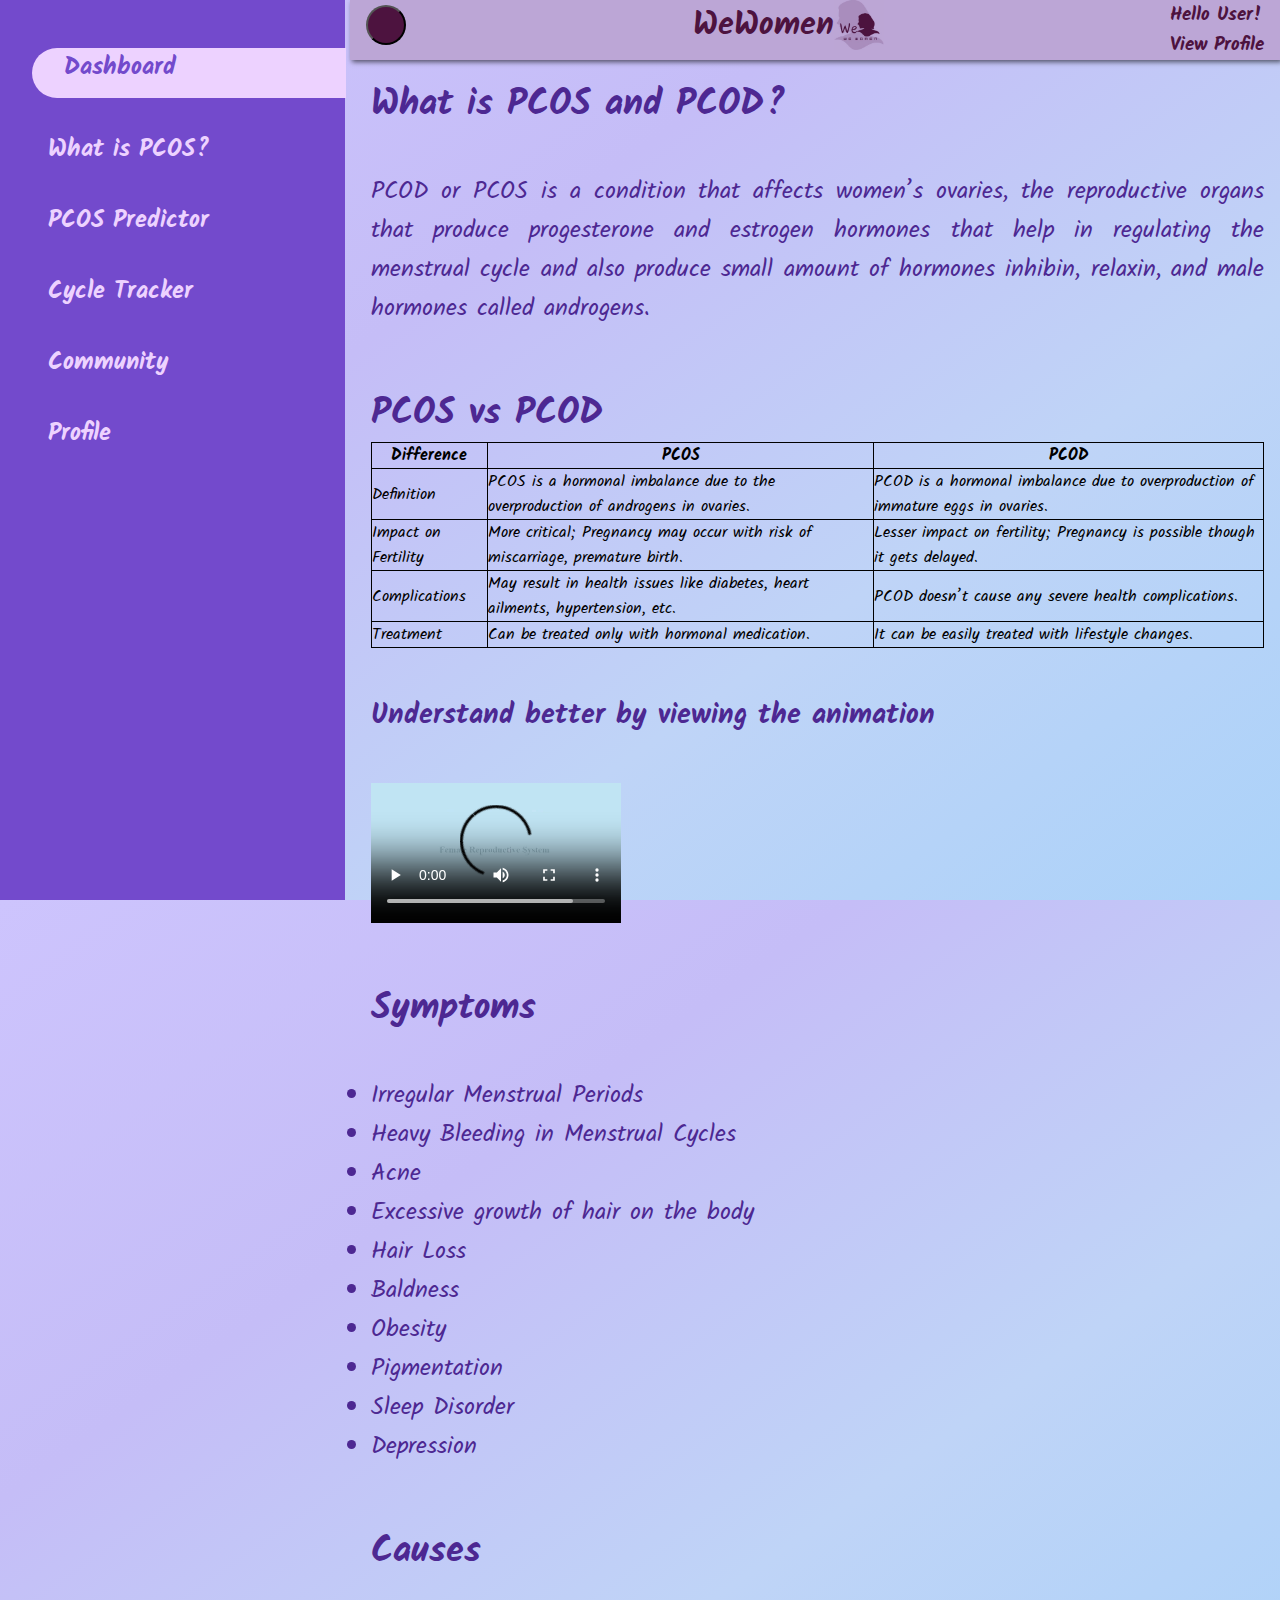
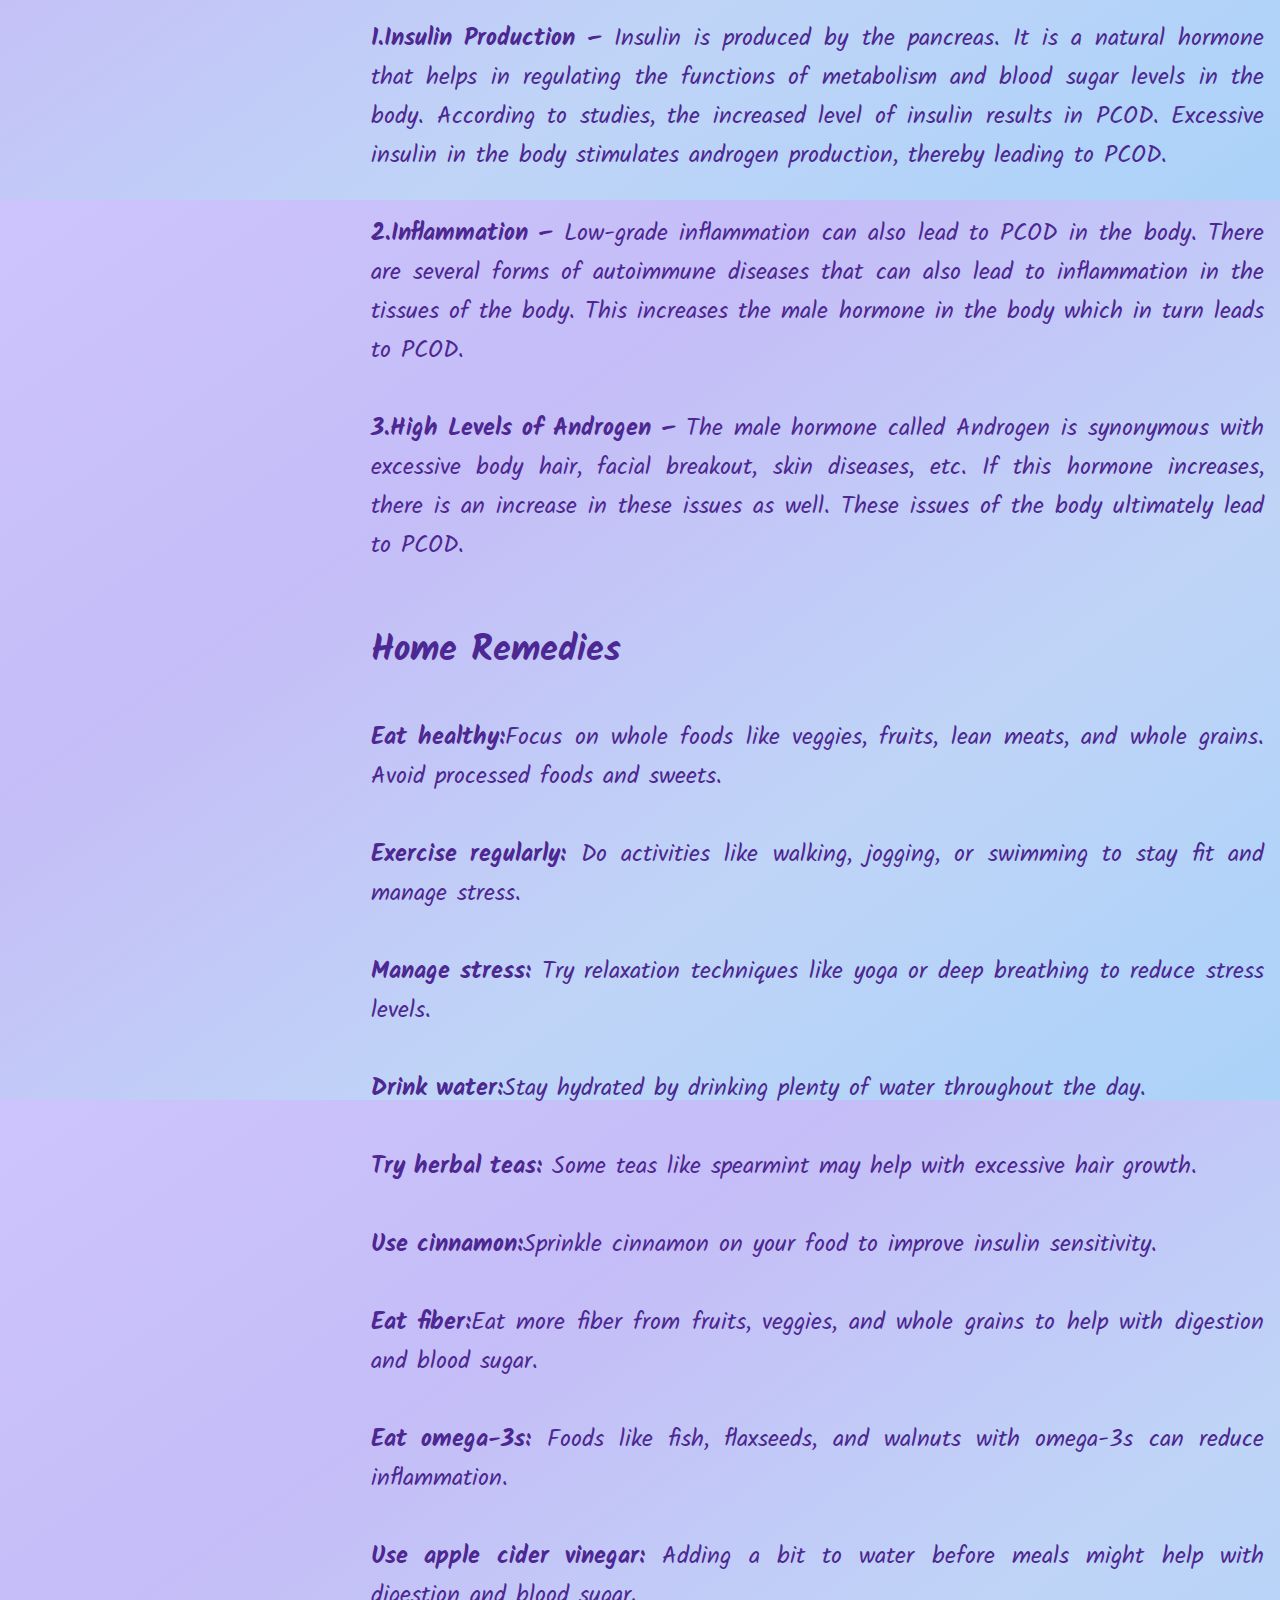
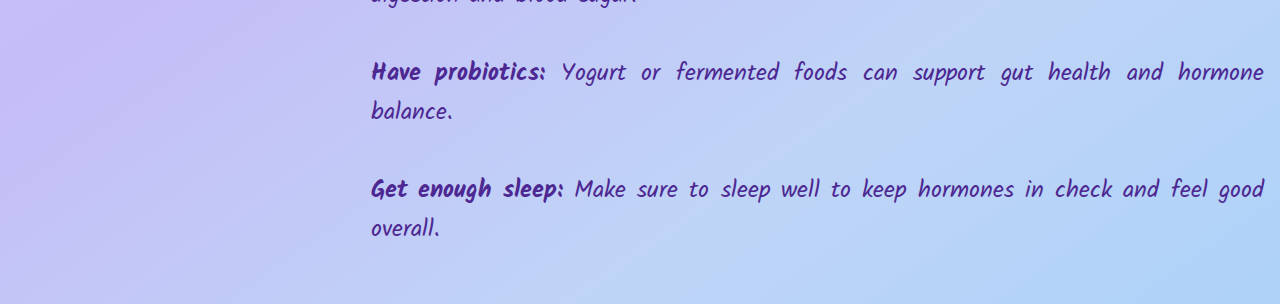
==== index.html @ 4439302d "Update index.html" ====
<html>
<head>
<title>PCOS Animation</title>
<meta name="viewport" content="width=device-width, initial-scale=1">
<link rel="stylesheet" href="https://maxst.icons8.com/vue-static/landings/line-awesome/line-awesome/1.3.0/css/line-awesome.min.css">
<link href='https://fonts.googleapis.com/css?family=Kalam' rel='stylesheet'>
<link rel="stylesheet" href="style.css">
<style>
.sidebar{
position:fixed;
width:345px;
height:100%;
margin-left:0;
background-color:#734ACC;
font-family: 'Kalam';
color:#EDD2FF;
z-index:4;
}
.dashed-container{
display:grid;
grid-template-columns: auto auto auto;
width: calc(100%-353px);
height:60px;
margin-left:350px;
z-index:2;
box-shadow: 2px 2px 5px rgba(0,0,0,0.6);
background-color:#BCA6D6;
}
.dashed-item{
color:#4D133F;
font-family: 'Kalam';
}

.right{
display:block;
position:fixed;
height:100%;
width:400px;
left:1150px;
background-image:url(pcos4.jpg);
border:4px solid #4D133F;
}
table,th,td{
 border:0.5px solid #000;
 border-collapse: collapse;
 }
h1{
margin-top:2rem;
display:flex;
justify-content:center;
}

.hello{
margin-left:3rem;
margin-top:3rem;
}
.ull{
list-style-type: none;
}
.lii{
margin-bottom:2rem;
}
.select{
border-radius:25px 0px 0px 25px;
height:50px;
width:314px;
background-color:#EDD2FF;
color:#734ACC;
margin-left:-1rem;
margin-bottom:2rem;
}

.close{
display:none;
float:right;
text-align:center;
margin-right:1rem;
margin-top:1rem;
color:#734ACC;
border: 1px solid #EDD2FF;
background-color:#EDD2FF;
width:20px;
height:20px;
}
.dash{
dislpay:flex;
justify-content:center;
height:40px;
width:40px;
background-color:#4D133F;
color:#BCA6D6;
font-size:20px;
border-radius:40px;
}
.para-container{
position:absolute;
display:grid;
grid-template-columns: minmax(auto,1100px);
left:355px;
top:60px;

}
.para-item{
color:#4D2892;
font-family: 'Kalam';font-size:1.5em;
margin:1rem;
text-align: justify;
}

@media only screen and (max-width:850px) {
.sidebar{
position: fixed;
display:none;
}
.para-container{
position:absolute;
left:1rem;
}
.dashed-container{
display:grid;
margin-left:0;
top:0;
width:100%;
}
.close{
display:block;
}
.dash{
display:block;
}

}
@media only screen and (max-width:500px) {
.we{
display:none;
}
.dashed-container{
display:grid;
margin-left:0;
width:100%;
}
table,th,td{
font-size:0.7em;
.para-item{
font-size:0.8em;
}
}
}
</style>
</head>
<body style="background-image:linear-gradient(to bottom right,#CDC4FD,#C5BDF7,#BFD4F7,#ABD2F9);">
<div class="sidebar" id="mySidebar">
<button class="close" onclick="sidebar_close()"><b>X</b></button>
<h2 class="hello"><ul class="ull">
<div class="select"><p style="margin-left:2rem;">Dashboard</p></div>
<li class="lii"><a>What is PCOS?</a></li>
<li class="lii"><a>PCOS Predictor</a></li>
<li class="lii"><a>Cycle Tracker</a></li>
<li class="lii"><a>Community</a></li>
<li class="lii"><a>Profile</a></li>
</ul>
</h2>
</div>
<div class="dashed-container">
<div style="margin-left:1rem;margin-top:0.3rem;"class="dashed-item"><button class ="las la-bars dash" onclick="sidebar_open()"></button></div>
<div class="dashed-item"><h1 class = "we" style="margin-top:0rem;">WeWomen<img style="width:50px;height:50px; "src="logo.jpeg"></img></h1></div>
<div class="dashed-item" ><h3 style="display:flex;float:right;margin-right:1rem;"><a style="text-decoration:none;color:#4D133F;"href="">Hello User!<br>View Profile</a></h3></div></div>
<div class="para-container">
<div class="para-item">
<h2>What is PCOS and PCOD?</h2><br>
<p>PCOD or PCOS is a condition that affects women’s ovaries, the reproductive organs that produce progesterone and estrogen hormones that help in regulating the menstrual cycle and also produce small amount of hormones inhibin, relaxin, and male hormones called androgens.</p>
<h2><br>PCOS vs PCOD</h2>
<table style="width: minmax(auto,500px);">
   <th>Difference</th><th>PCOS</th><th>PCOD</th>
   <tr><td>Definition</td><td>PCOS is a hormonal imbalance due to the overproduction of androgens in ovaries.</td><td>PCOD is a hormonal imbalance due to overproduction of immature eggs in ovaries.</td></tr>
   <tr><td>Impact on Fertility</td><td>More critical; Pregnancy may occur with risk of miscarriage, premature birth.</td><td>Lesser impact on fertility; Pregnancy is possible though it gets delayed.</td></tr>
   <tr><td>Complications</td><td>May result in health issues like diabetes, heart ailments, hypertension, etc.</td><td>PCOD doesn’t cause any severe health complications.</td></tr>
 <tr><td>Treatment</td><td>Can be treated only with hormonal medication.</td><td>It can be easily treated with lifestyle changes.</td></tr>
</table>
<h3><br>Understand better by viewing the animation</h3>
<h3><br></h3>
<video style="width:250px;"controls>
  <source src="video1307128862_4h9LYjll (online-video-cutter.com).mp4">
</video>
<h2><br>Symptoms</h2>
<h4><br></h4>
<ul><li>Irregular Menstrual Periods</li>
<li>Heavy Bleeding in Menstrual Cycles</li>
<li>Acne</li>
<li>Excessive growth of hair on the body</li>
<li>Hair Loss</li>
<li>Baldness</li>
<li>Obesity</li>
<li>Pigmentation</li>
<li>Sleep Disorder</li>
<li>Depression</li>
</ul>
<h2><br>Causes</h2>
<b><br>1.Insulin Production – </b>Insulin is produced by the pancreas. It is a natural hormone that helps in regulating the functions of metabolism and blood sugar levels in the body. According to studies, the increased level of insulin results in PCOD. Excessive insulin in the body stimulates androgen production, thereby leading to PCOD. 
<br><br><b>2.Inflammation – </b>Low-grade inflammation can also lead to PCOD in the body. There are several forms of autoimmune diseases that can also lead to inflammation in the tissues of the body. This increases the male hormone in the body which in turn leads to PCOD. 
<br><br><b>3.High Levels of Androgen – </b>The male hormone called Androgen is synonymous with excessive body hair, facial breakout, skin diseases, etc. If this hormone increases, there is an increase in these issues as well. These issues of the body ultimately lead to PCOD. 
<h2><br>Home Remedies</h2>
<b><br>Eat healthy:</b>Focus on whole foods like veggies, fruits, lean meats, and whole grains. Avoid processed foods and sweets.<br><br>
<b>Exercise regularly:</b> Do activities like walking, jogging, or swimming to stay fit and manage stress.<br><br>
<b>Manage stress:</b> Try relaxation techniques like yoga or deep breathing to reduce stress levels.<br><br>
<b>Drink water:</b>Stay hydrated by drinking plenty of water throughout the day.<br><br>
<b>Try herbal teas:</b> Some teas like spearmint may help with excessive hair growth.<br><br>
<b>Use cinnamon:</b>Sprinkle cinnamon on your food to improve insulin sensitivity.<br><br>
<b>Eat fiber:</b>Eat more fiber from fruits, veggies, and whole grains to help with digestion and blood sugar.<br><br>
<b>Eat omega-3s:</b> Foods like fish, flaxseeds, and walnuts with omega-3s can reduce inflammation.<br><br>
<b>Use apple cider vinegar:</b> Adding a bit to water before meals might help with digestion and blood sugar.<br><br>
<b>Have probiotics:</b> Yogurt or fermented foods can support gut health and hormone balance.<br><br>
<b>Get enough sleep:</b> Make sure to sleep well to keep hormones in check and feel good overall.<br><br>

</div>
</div>
<div ></div>
<script>
function sidebar_open() {
  document.getElementById("mySidebar").style.display = "block";
}

function sidebar_close() {
  document.getElementById("mySidebar").style.display = "none";
}
</script>
</body>
</html>
---- style.css ----
*{
    margin: 0;
    padding: 0;
    box-sizing: border-box;
}

body{
    background: #dfe6d9;
}

.container{
    position: absolute;
    top: 50%;
    left: 50%;
    transform: translate(-50%, -50%);
    user-select: none;
}

.container .calendar{
    width: 546px;
    height: 622px;
    background-color: #fff;
    box-shadow: 0px 0px 15px 3px rgba(0, 0, 0, 0.2);
    font-family: "Roboto", sans-serif;
    overflow: hidden;
}

.container .digital_clock{
    position: absolute;
    top: 0;
    left: 0;
    padding: 20px;
}

.digital_clock:hover{
    background: linear-gradient(to top, #008184 0%, #005658 100%);
}

.digital_clock .time{
    font-size: 50px;
    color: #fff;
}

.digital_clock .time .format{
    font-size: 25px;
}

.calendar .month{
    width: 100%;
    background-color: #008184;
    display: flex;
    justify-content: space-between;
    align-items: center;
    color: #fff;
    padding: 84px 30px 40px 30px;
    text-align: center;
}

.month h2{
    font-size: 32px;
    margin-top: 25px;
}

.month p{
    margin-top: 5px;
    font-size: 17px;
}

.month .arrow{
    width: 40px;
    height: 40px;
    display: inline-block;
    background-color: #016d6f;
    line-height: 40px;
    border-radius: 50%;
    cursor: pointer;
    transition: 0.3s;
}

.month .arrow:hover{
    background-color: #005758;
}



.container .week{
    display: flex;
    background-color: #016d6f;
    color: #fff;
}

.week div{
    width: 14.28%;
    text-align: center;
    padding: 10px 0px;
    transition: 0.4s;
}

.week .active{
    background-color: #005758;
}

.week div:hover{
    background-color: #005758;
}


.container .dates{
    display: flex;
    flex-wrap: wrap;
    padding: 10px 0;
}

.dates div{
    width: 74px;
    height: 55px;
    margin: 2px;
    margin-top: 1.7px;
    text-align: center;
    line-height: 53px;
    border: 3px solid #e9e9e9;
}

.dates .today{
    background-color: #008184;
    color: #fff;
}

.dates .today:hover{
    background-color: #016d6f;
    font-size: 20px;
    font-weight: 600;
}

.dates div:hover:not(.today){
    border: 3px dashed #111;
    background-color: #f0f0f0;
    color: #008184;
    font-size: 600;
    cursor: pointer;
    -webkit-box-reflect: below 4px linear-gradient(transparent, #0000004d);
}

.dates div:nth-child(n+36):hover{
    -webkit-box-reflect: above 4px linear-gradient(transparent, #0000004d);
}


.calendar .dates div:nth-child(n+43){
    border: none !important;
    cursor: auto !important;
    background: none !important;
}

.dates .prev, .dates .next{
    opacity: 0.5;
}

.dates .prev:hover,
.dates .next:hover{
    opacity: 1;
}
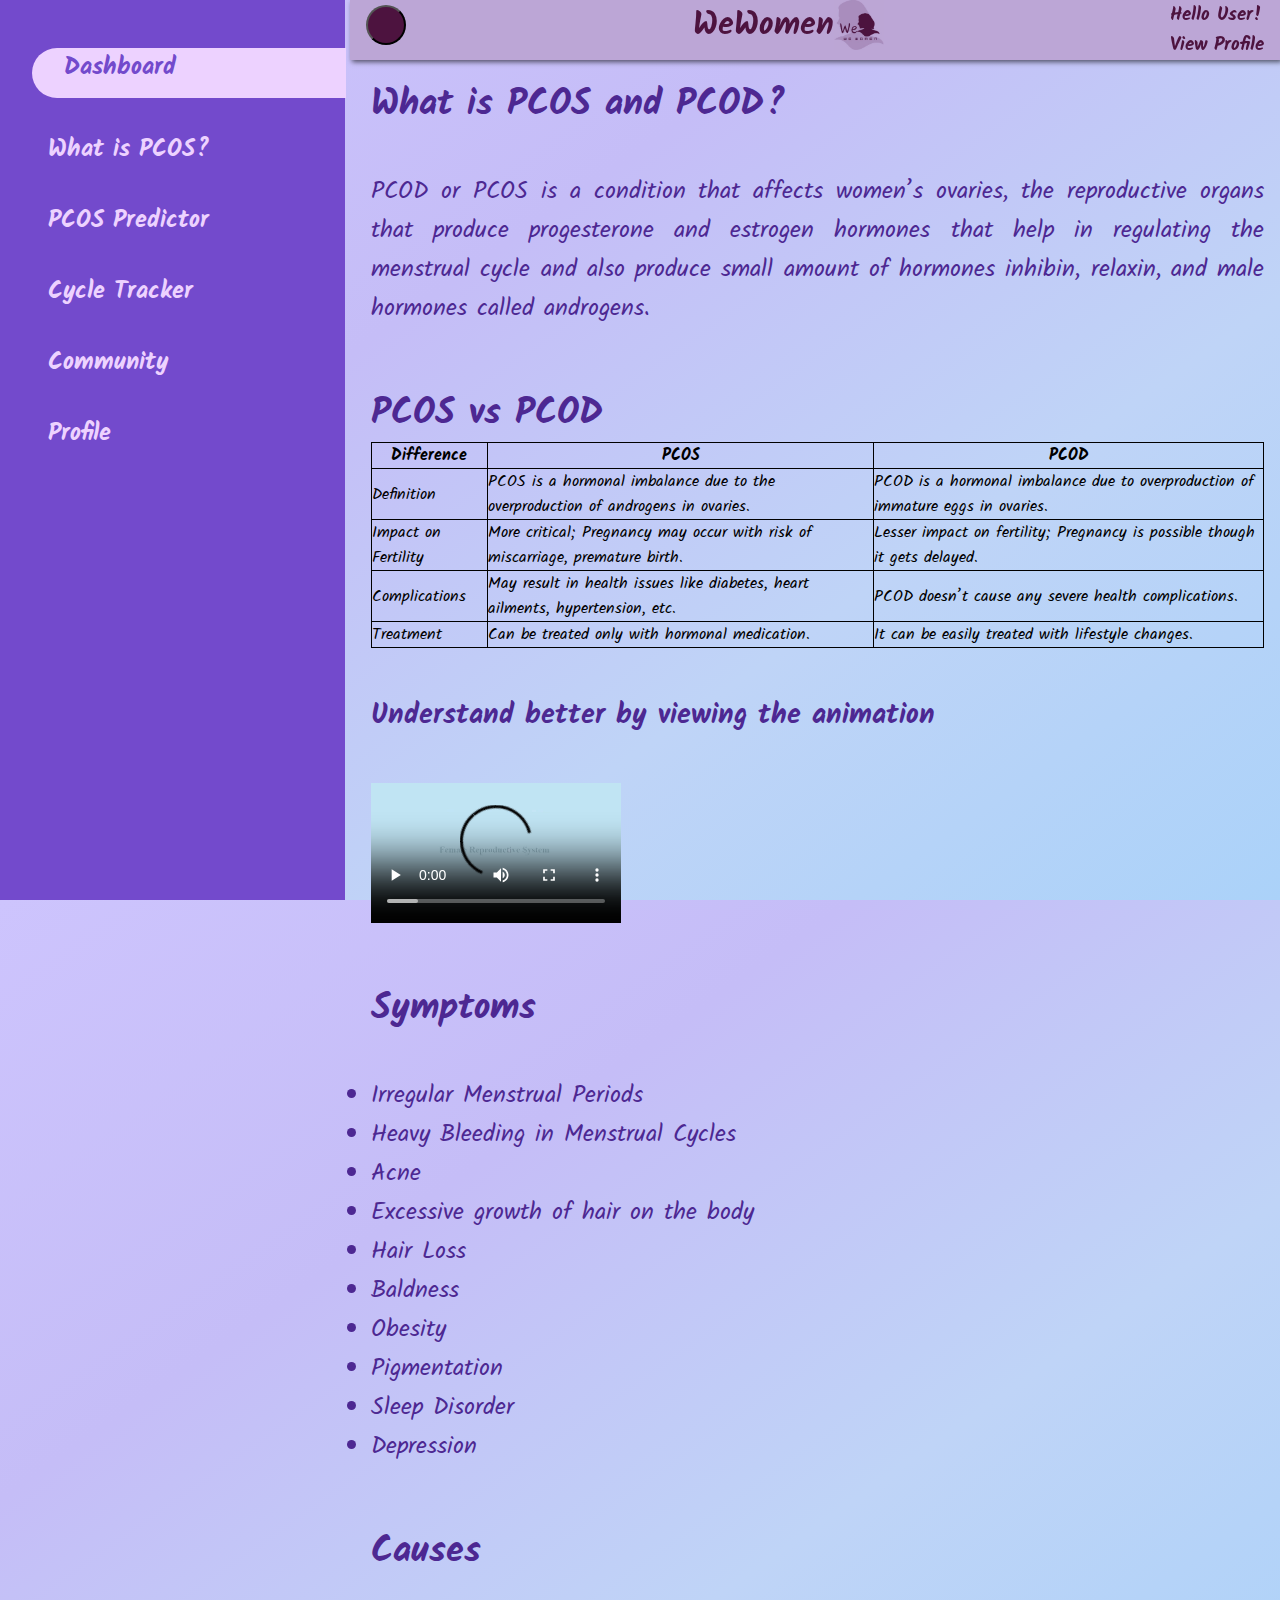
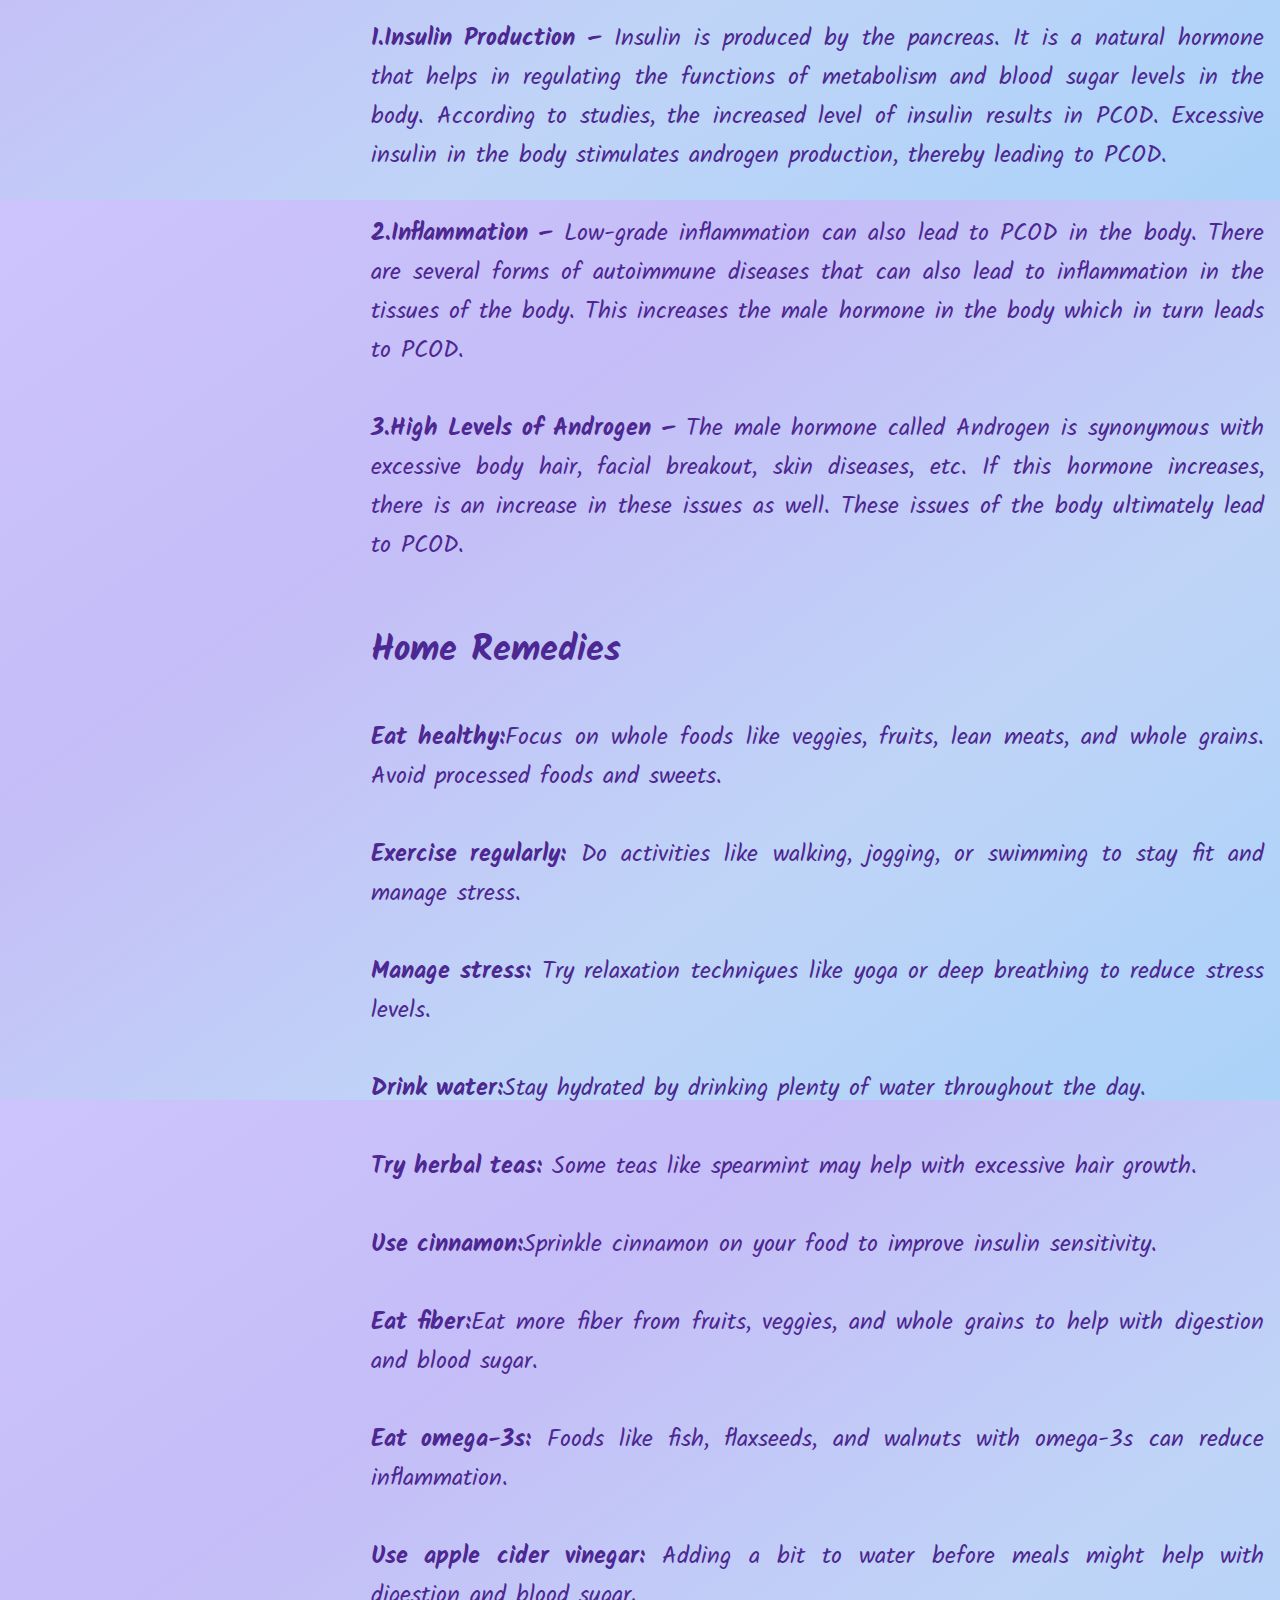
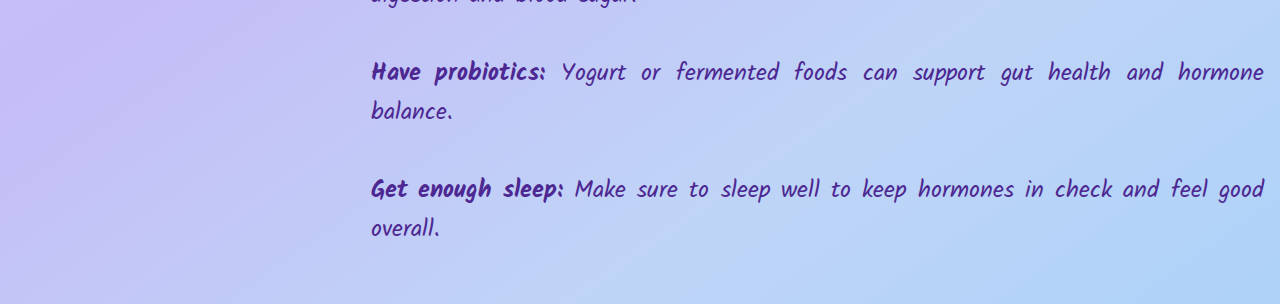
==== commit f3685835: "Update index.html" ====
--- a/index.html
+++ b/index.html
@@ -16,13 +16,17 @@
 color:#EDD2FF;
 z-index:4;
 }
+.dashed{
+position:fixed;
+width:100%;
+z-index:2;
+}
 .dashed-container{
 display:grid;
 grid-template-columns: auto auto auto;
 width: calc(100%-353px);
 height:60px;
 margin-left:350px;
-z-index:2;
 box-shadow: 2px 2px 5px rgba(0,0,0,0.6);
 background-color:#BCA6D6;
 }
@@ -161,10 +165,12 @@
 </ul>
 </h2>
 </div>
+<div class="dashed">
 <div class="dashed-container">
 <div style="margin-left:1rem;margin-top:0.3rem;"class="dashed-item"><button class ="las la-bars dash" onclick="sidebar_open()"></button></div>
 <div class="dashed-item"><h1 class = "we" style="margin-top:0rem;">WeWomen<img style="width:50px;height:50px; "src="logo.jpeg"></img></h1></div>
 <div class="dashed-item" ><h3 style="display:flex;float:right;margin-right:1rem;"><a style="text-decoration:none;color:#4D133F;"href="">Hello User!<br>View Profile</a></h3></div></div>
+</div>
 <div class="para-container">
 <div class="para-item">
 <h2>What is PCOS and PCOD?</h2><br>
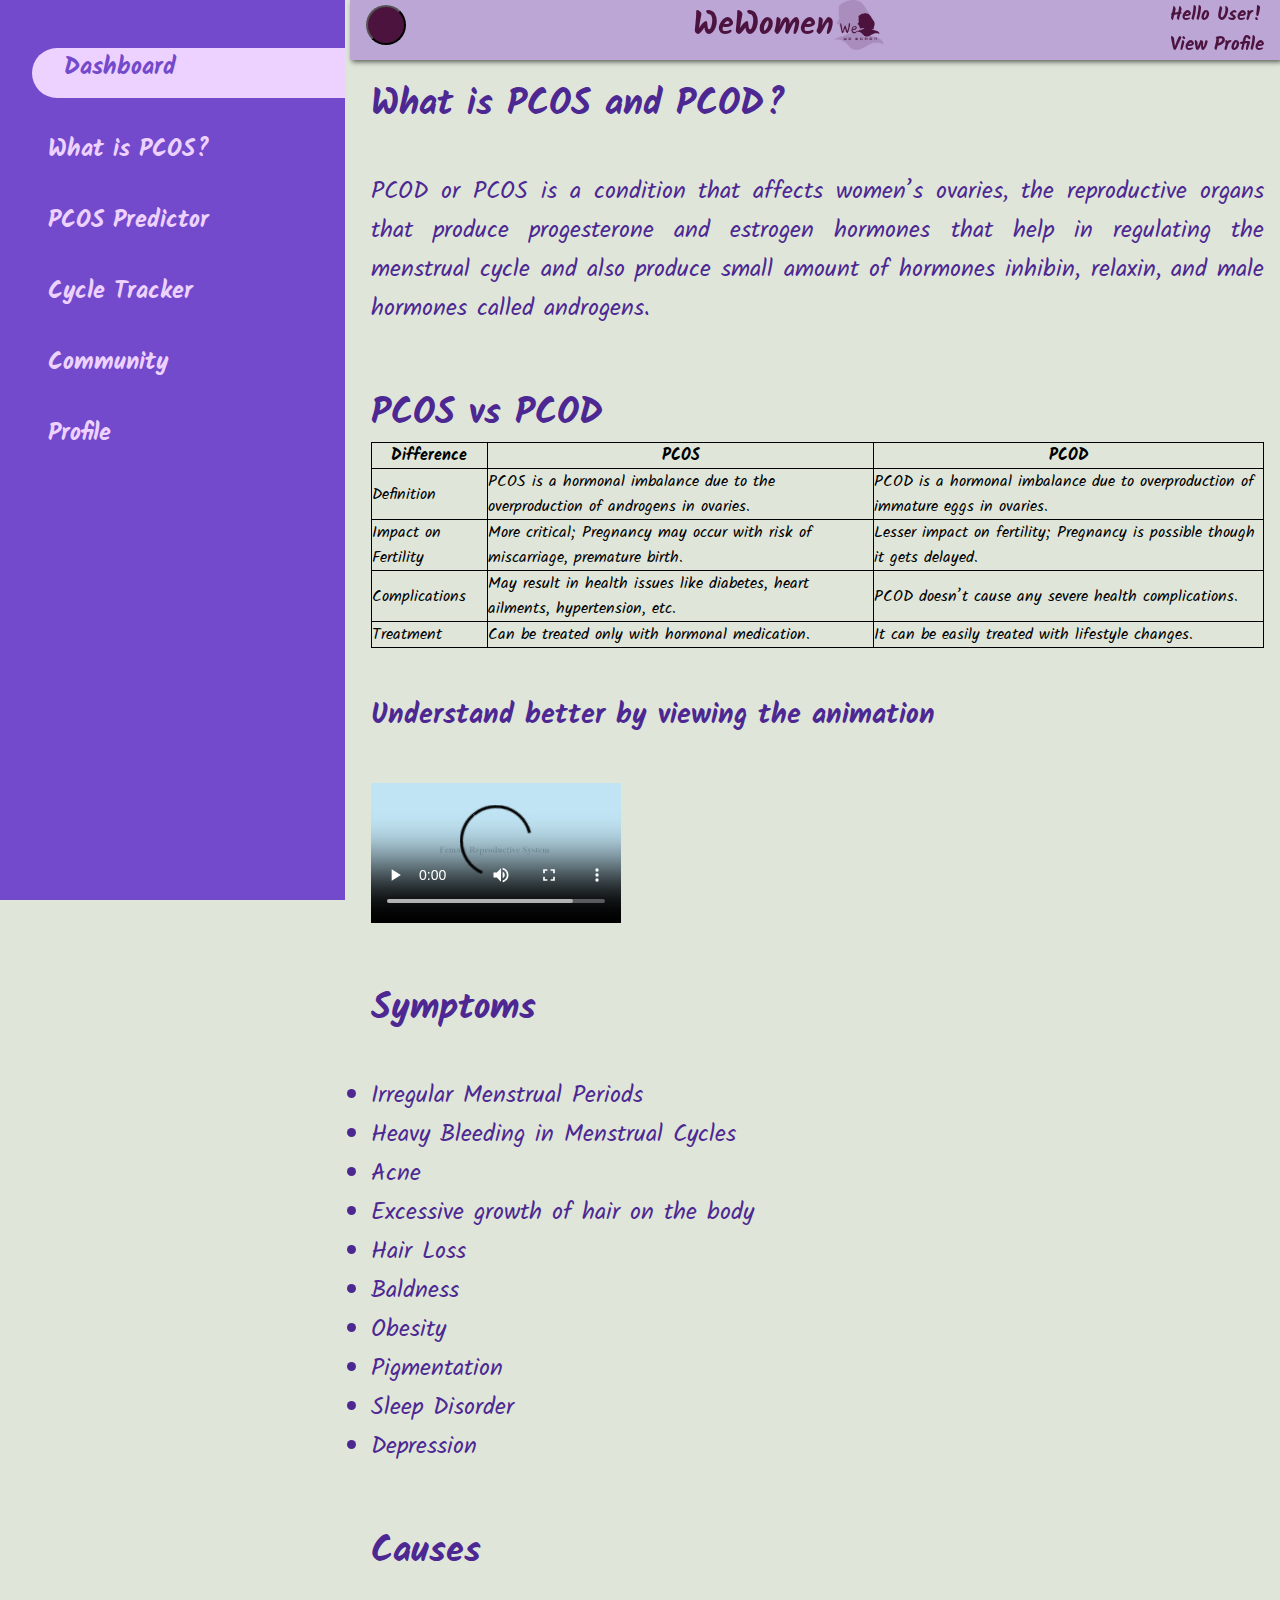
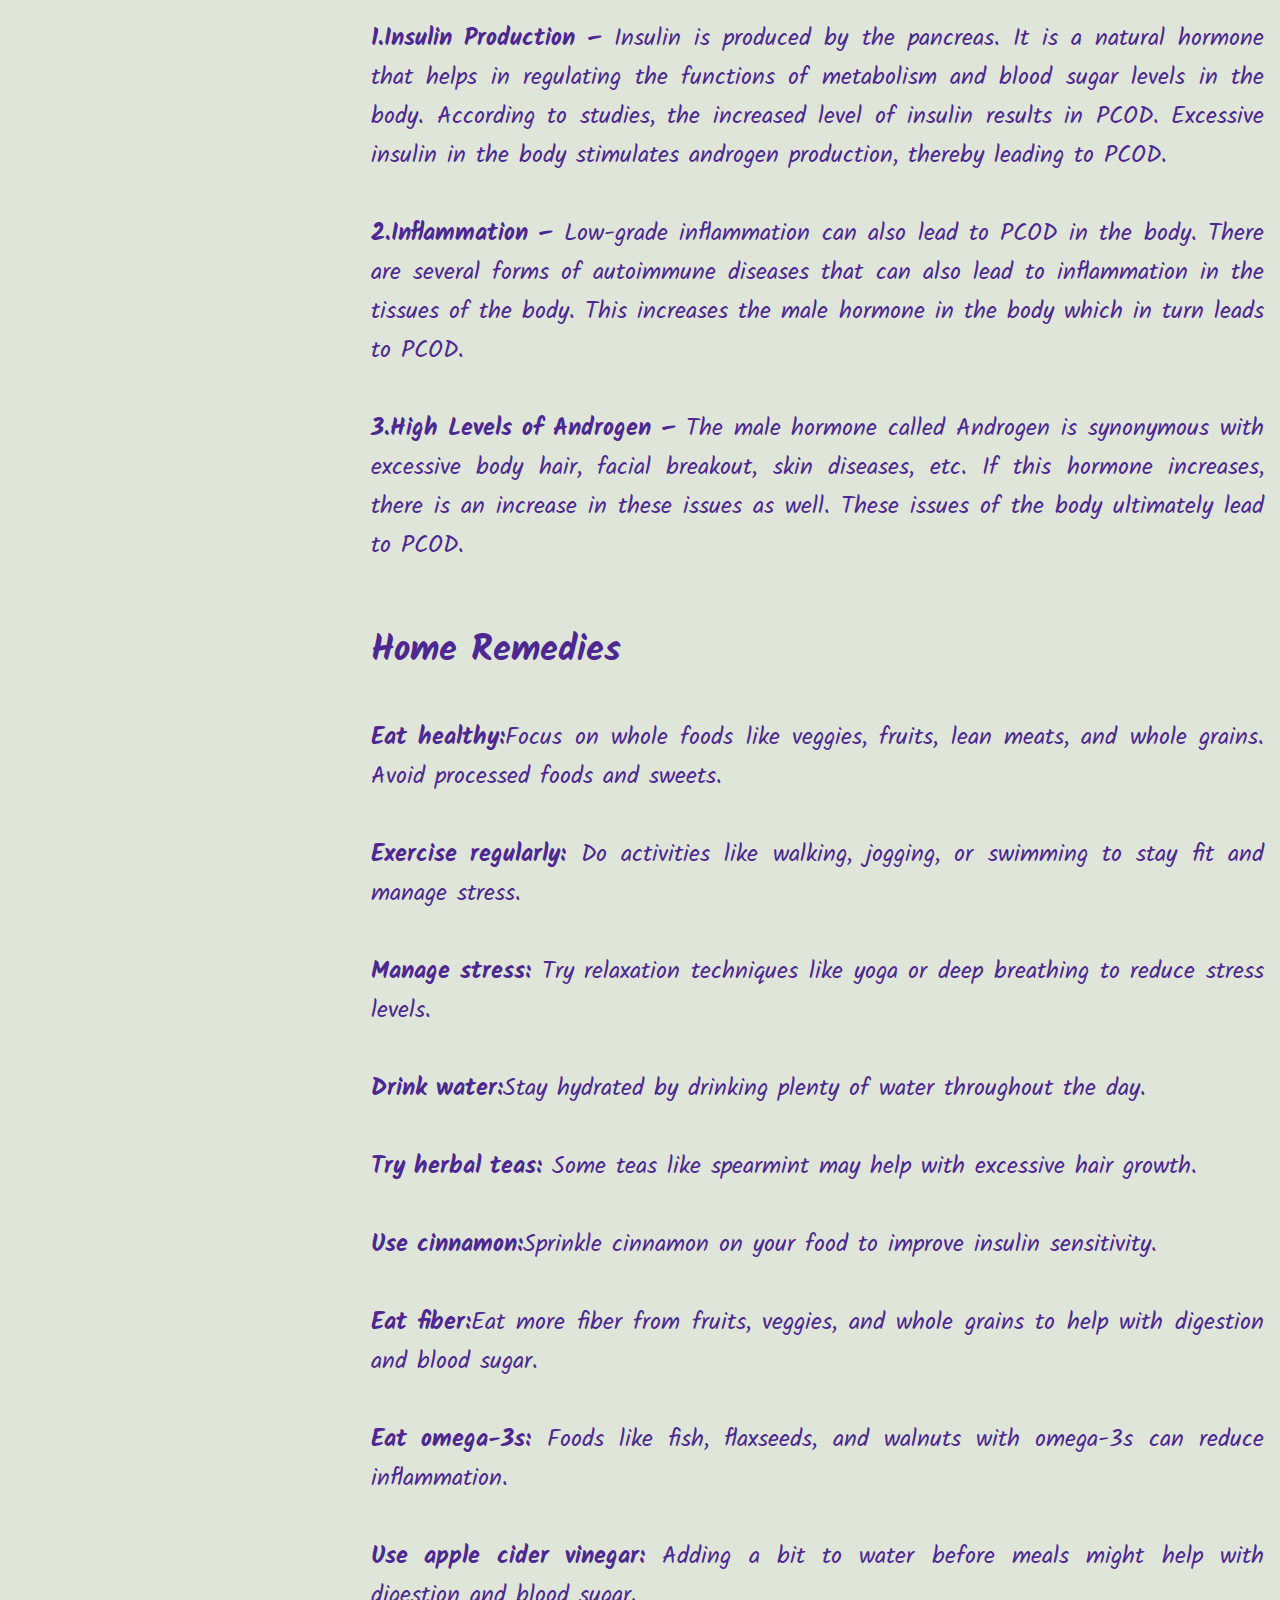
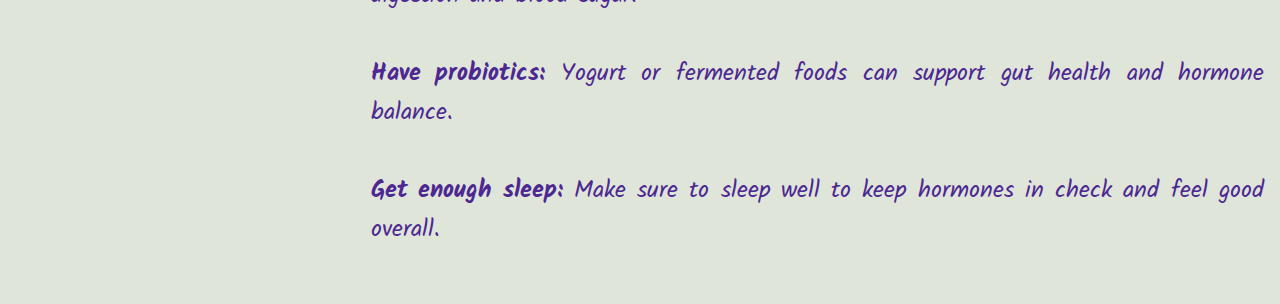
==== commit fc0a89b9: "Update index.html" ====
--- a/index.html
+++ b/index.html
@@ -7,6 +7,8 @@
 <link rel="stylesheet" href="style.css">
 <style>
 .sidebar{
+body{
+}
 position:fixed;
 width:345px;
 height:100%;
@@ -152,7 +154,7 @@
 }
 </style>
 </head>
-<body style="background-image:linear-gradient(to bottom right,#CDC4FD,#C5BDF7,#BFD4F7,#ABD2F9);">
+<body style="background-image:url(bg.jpg);">
 <div class="sidebar" id="mySidebar">
 <button class="close" onclick="sidebar_close()"><b>X</b></button>
 <h2 class="hello"><ul class="ull">
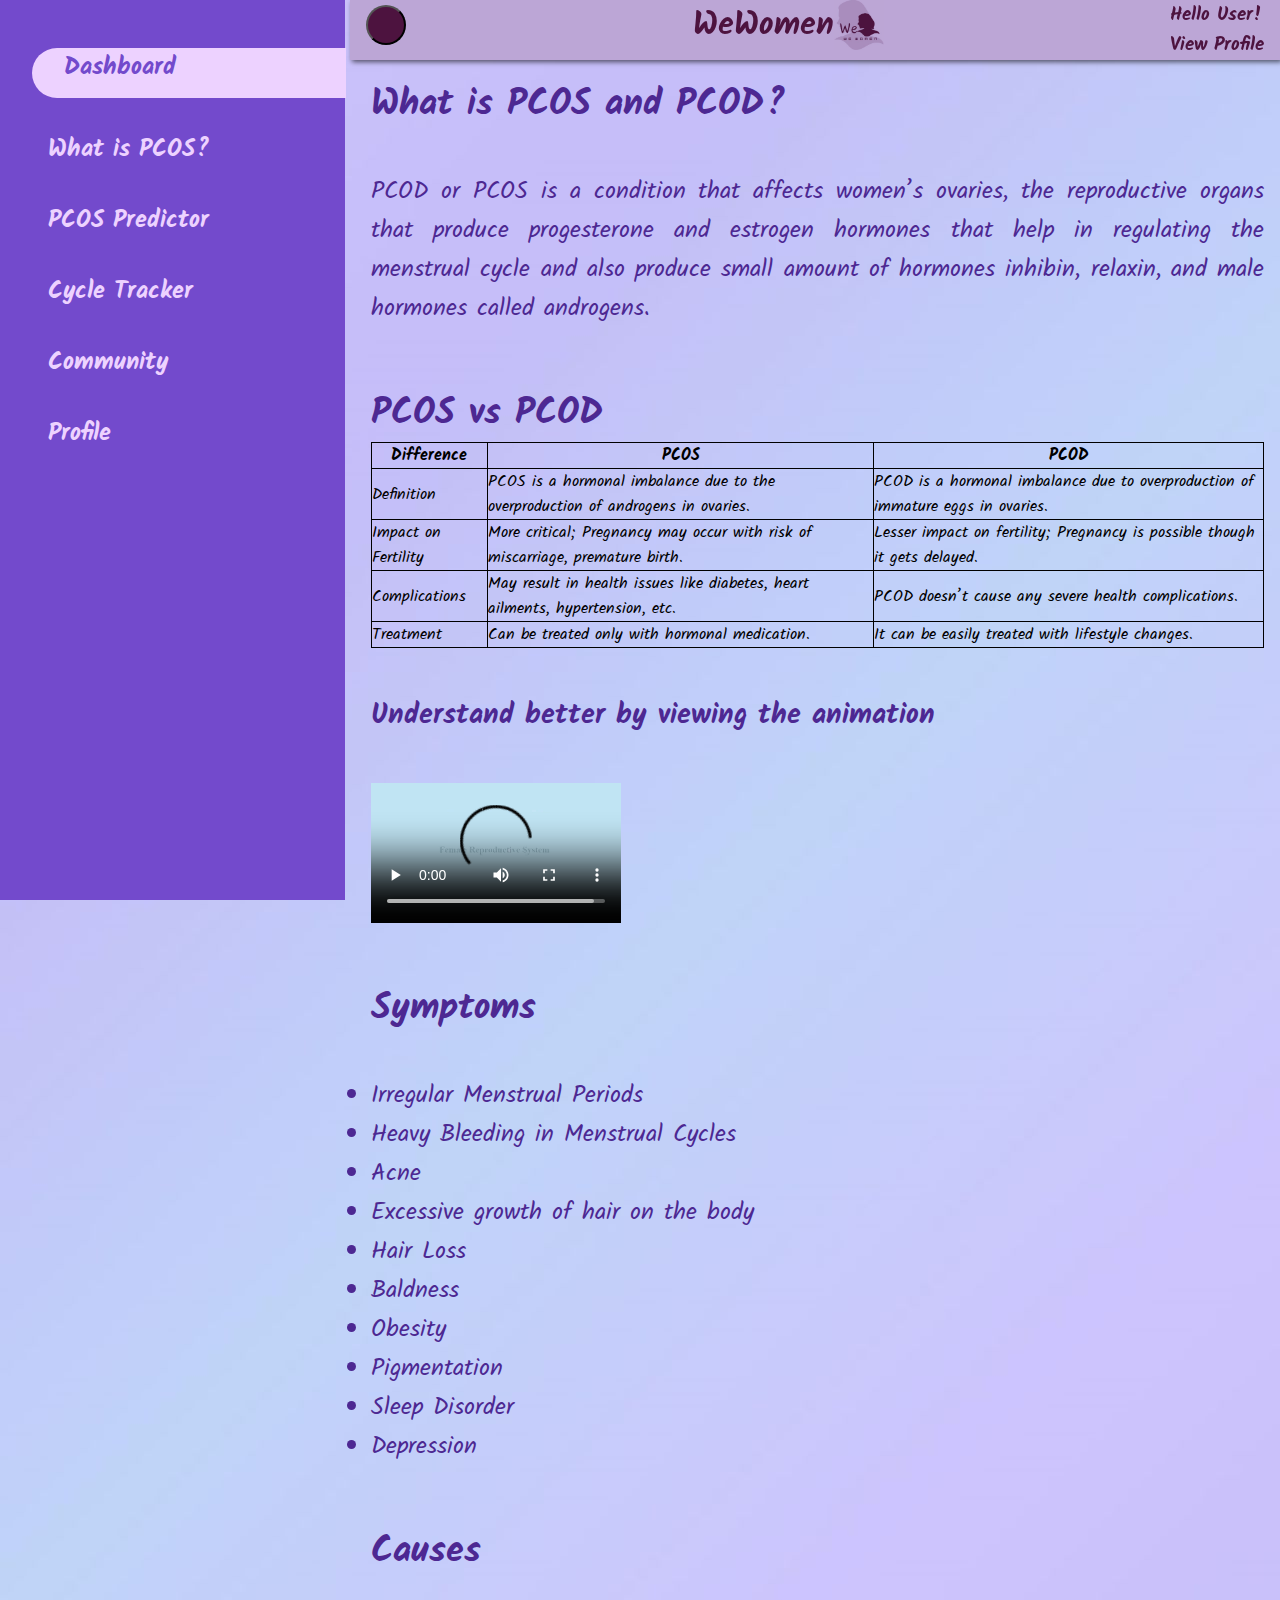
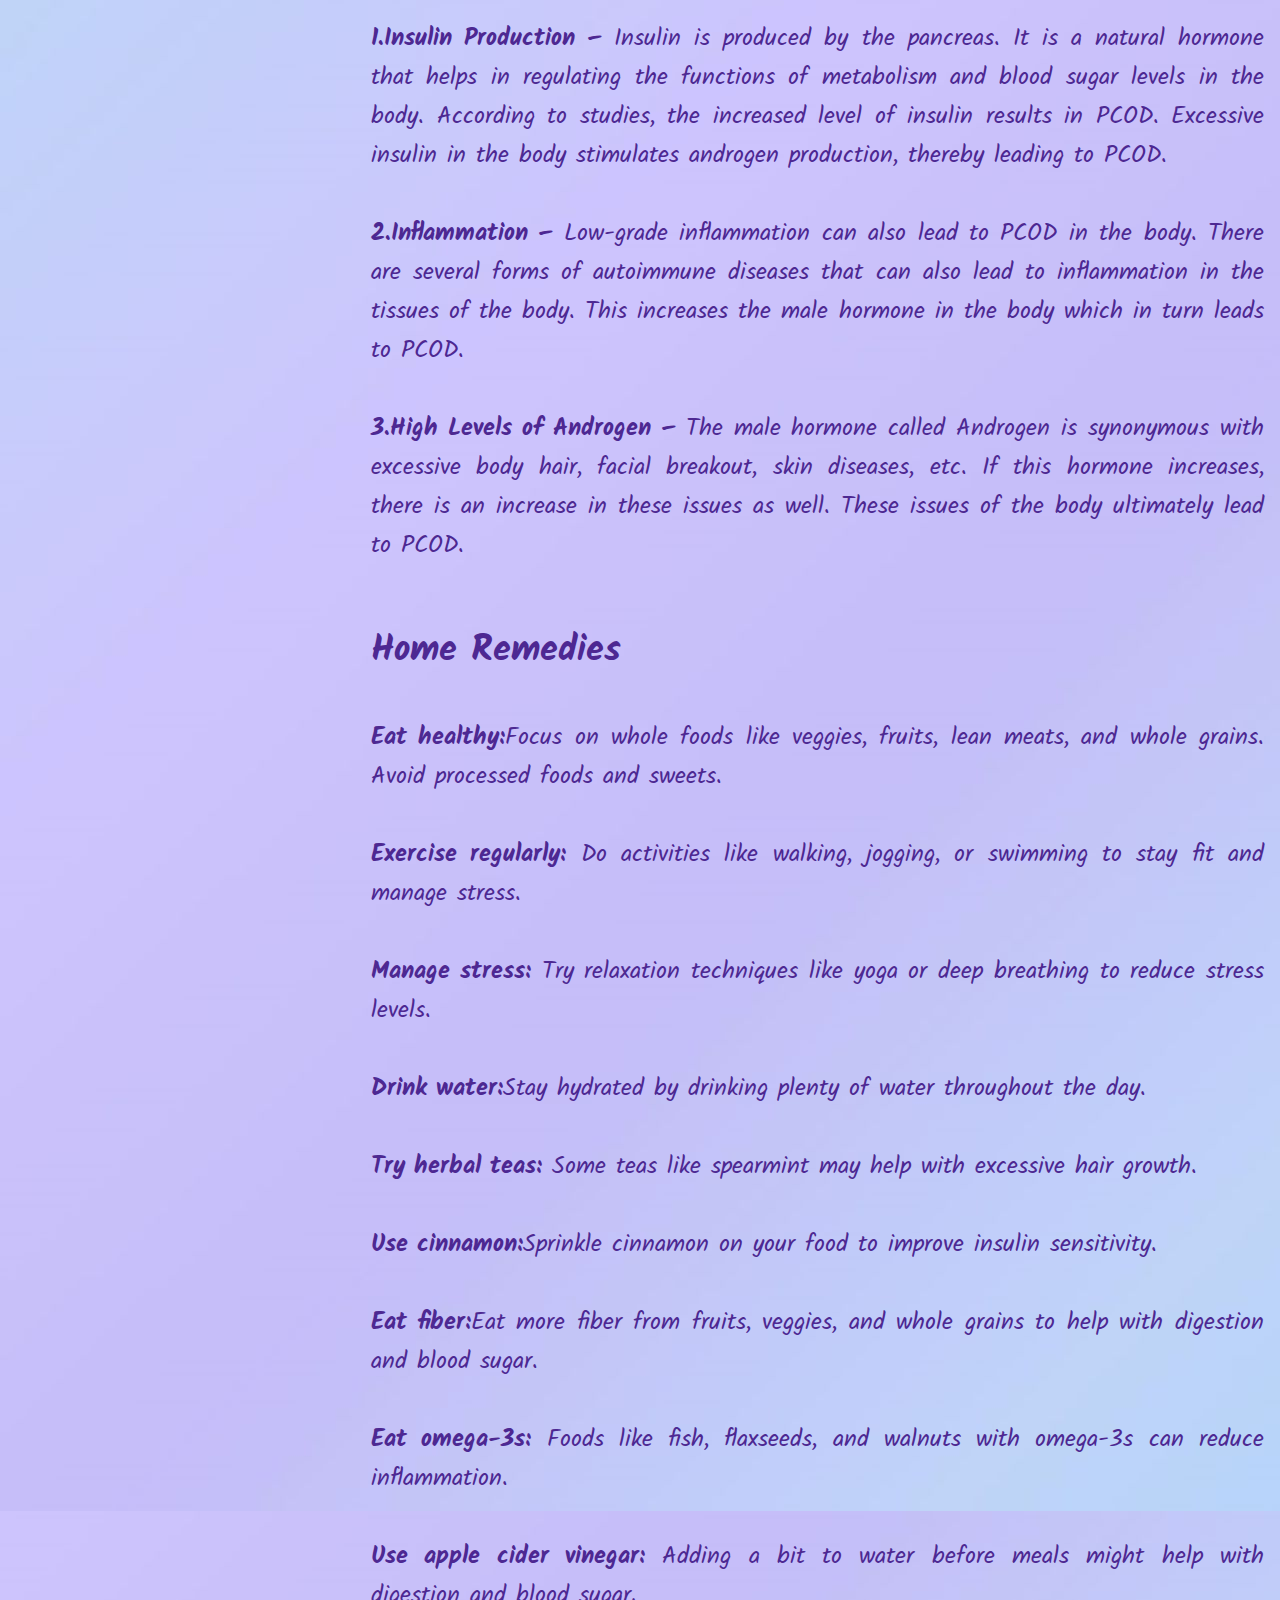
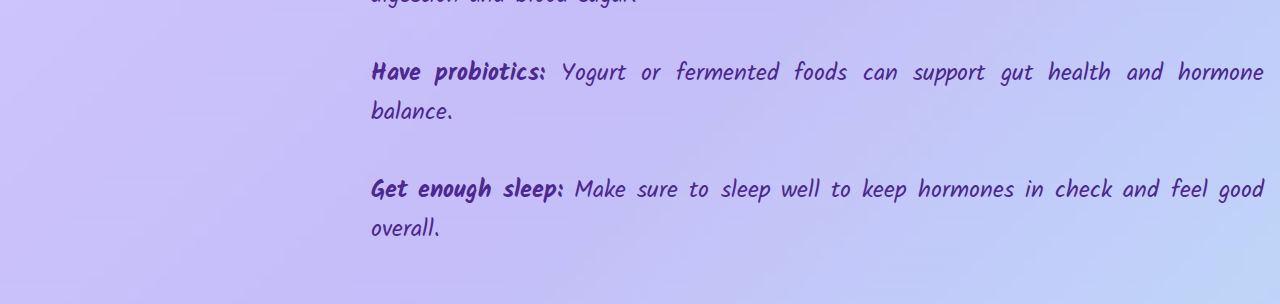
==== commit 74125a46: "Update index.html" ====
--- a/index.html
+++ b/index.html
@@ -148,7 +148,7 @@
 table,th,td{
 font-size:0.7em;
 .para-item{
-font-size:0.8em;
+font-size:0.7em;
 }
 }
 }
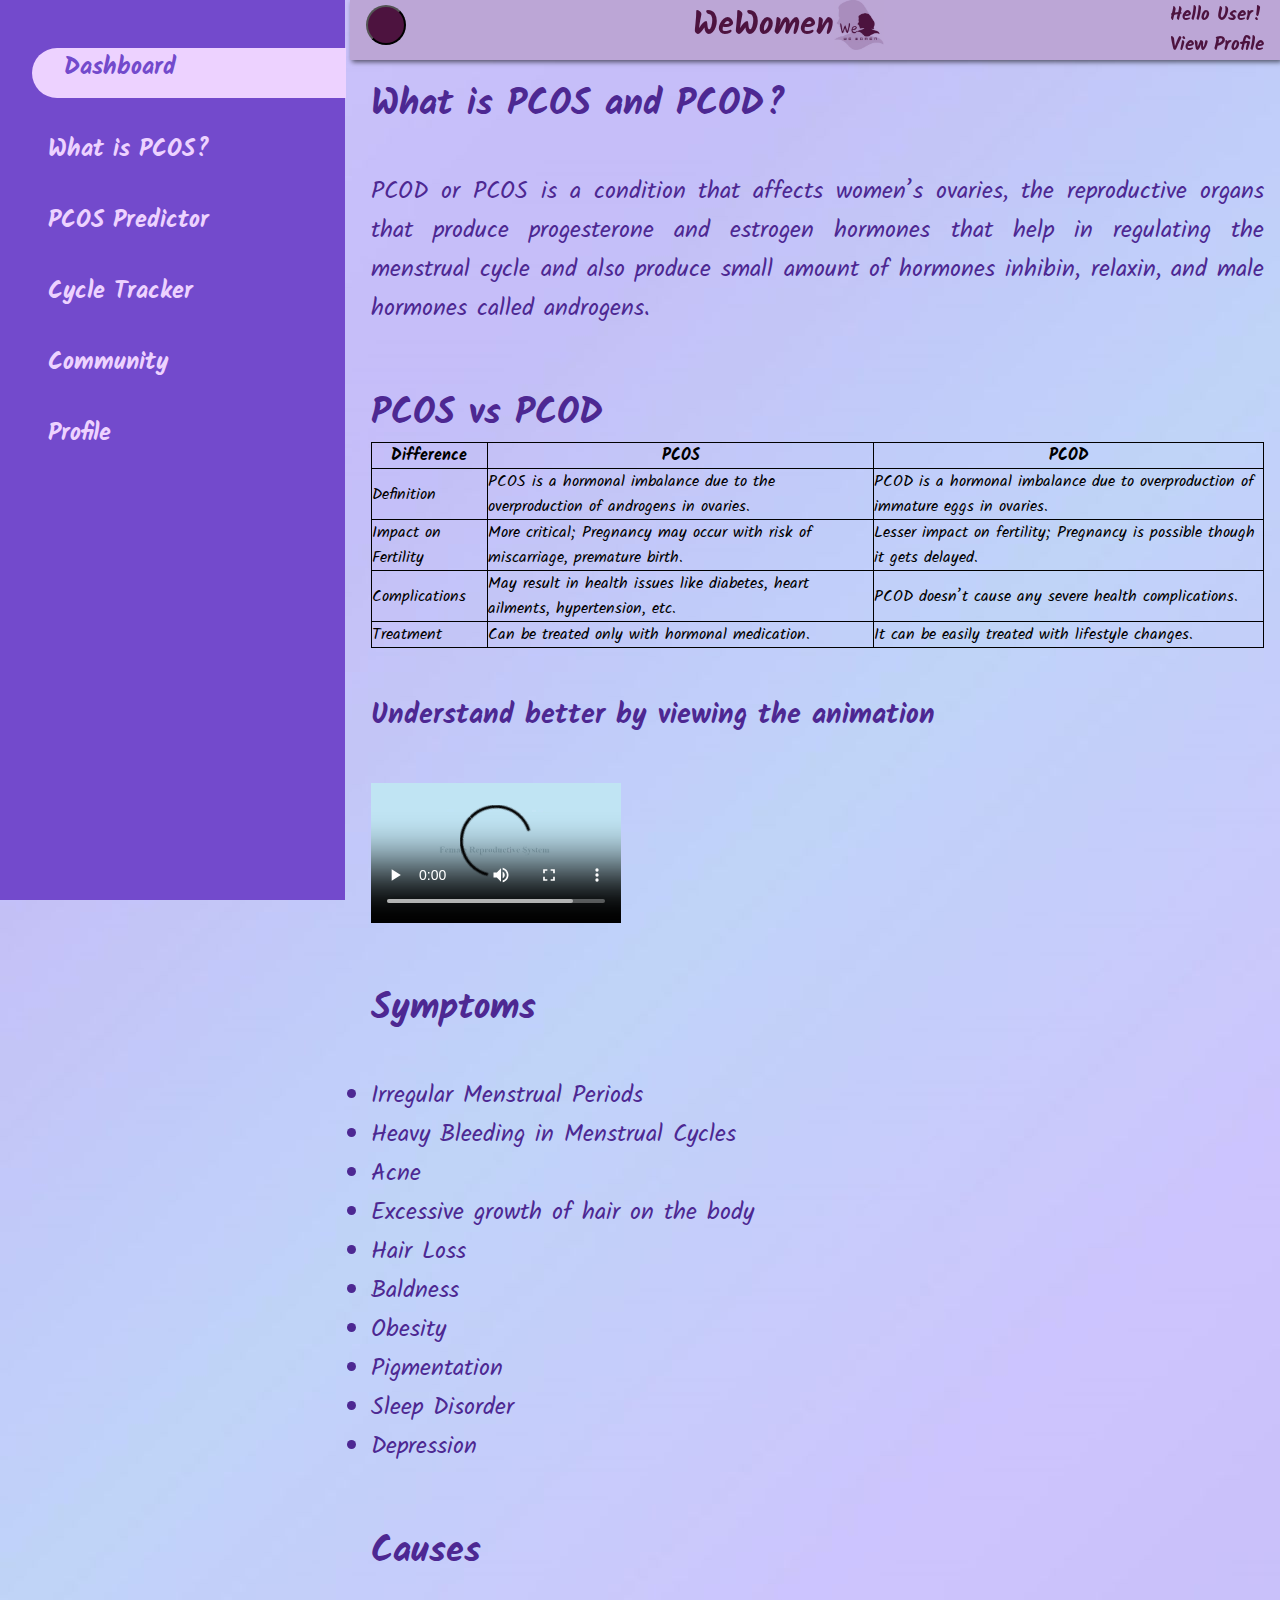
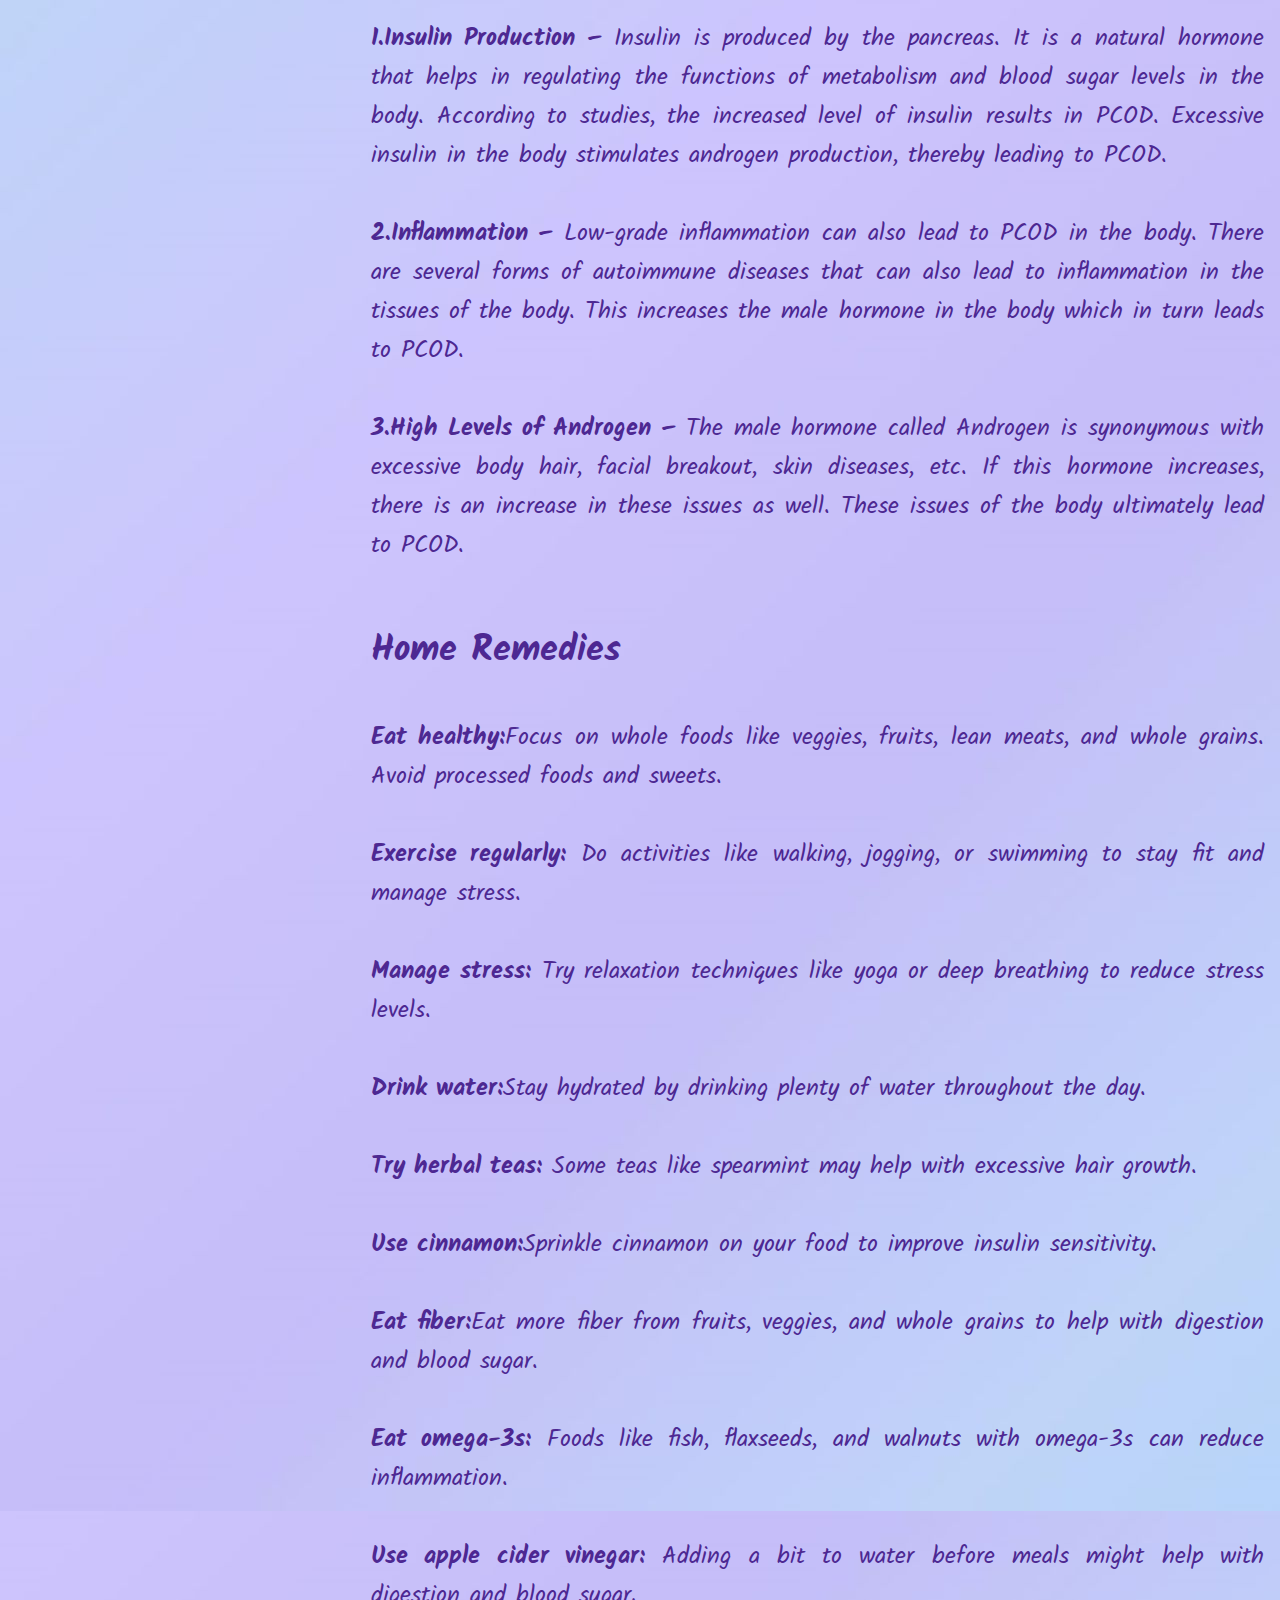
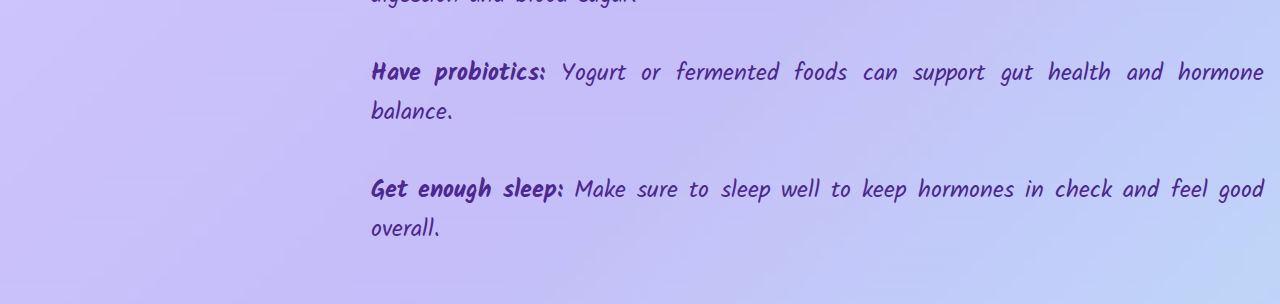
==== commit dd4f7bf0: "Update index.html" ====
--- a/index.html
+++ b/index.html
@@ -147,9 +147,9 @@
 }
 table,th,td{
 font-size:0.7em;
+}
 .para-item{
-font-size:0.7em;
-}
+font-size:1em;
 }
 }
 </style>
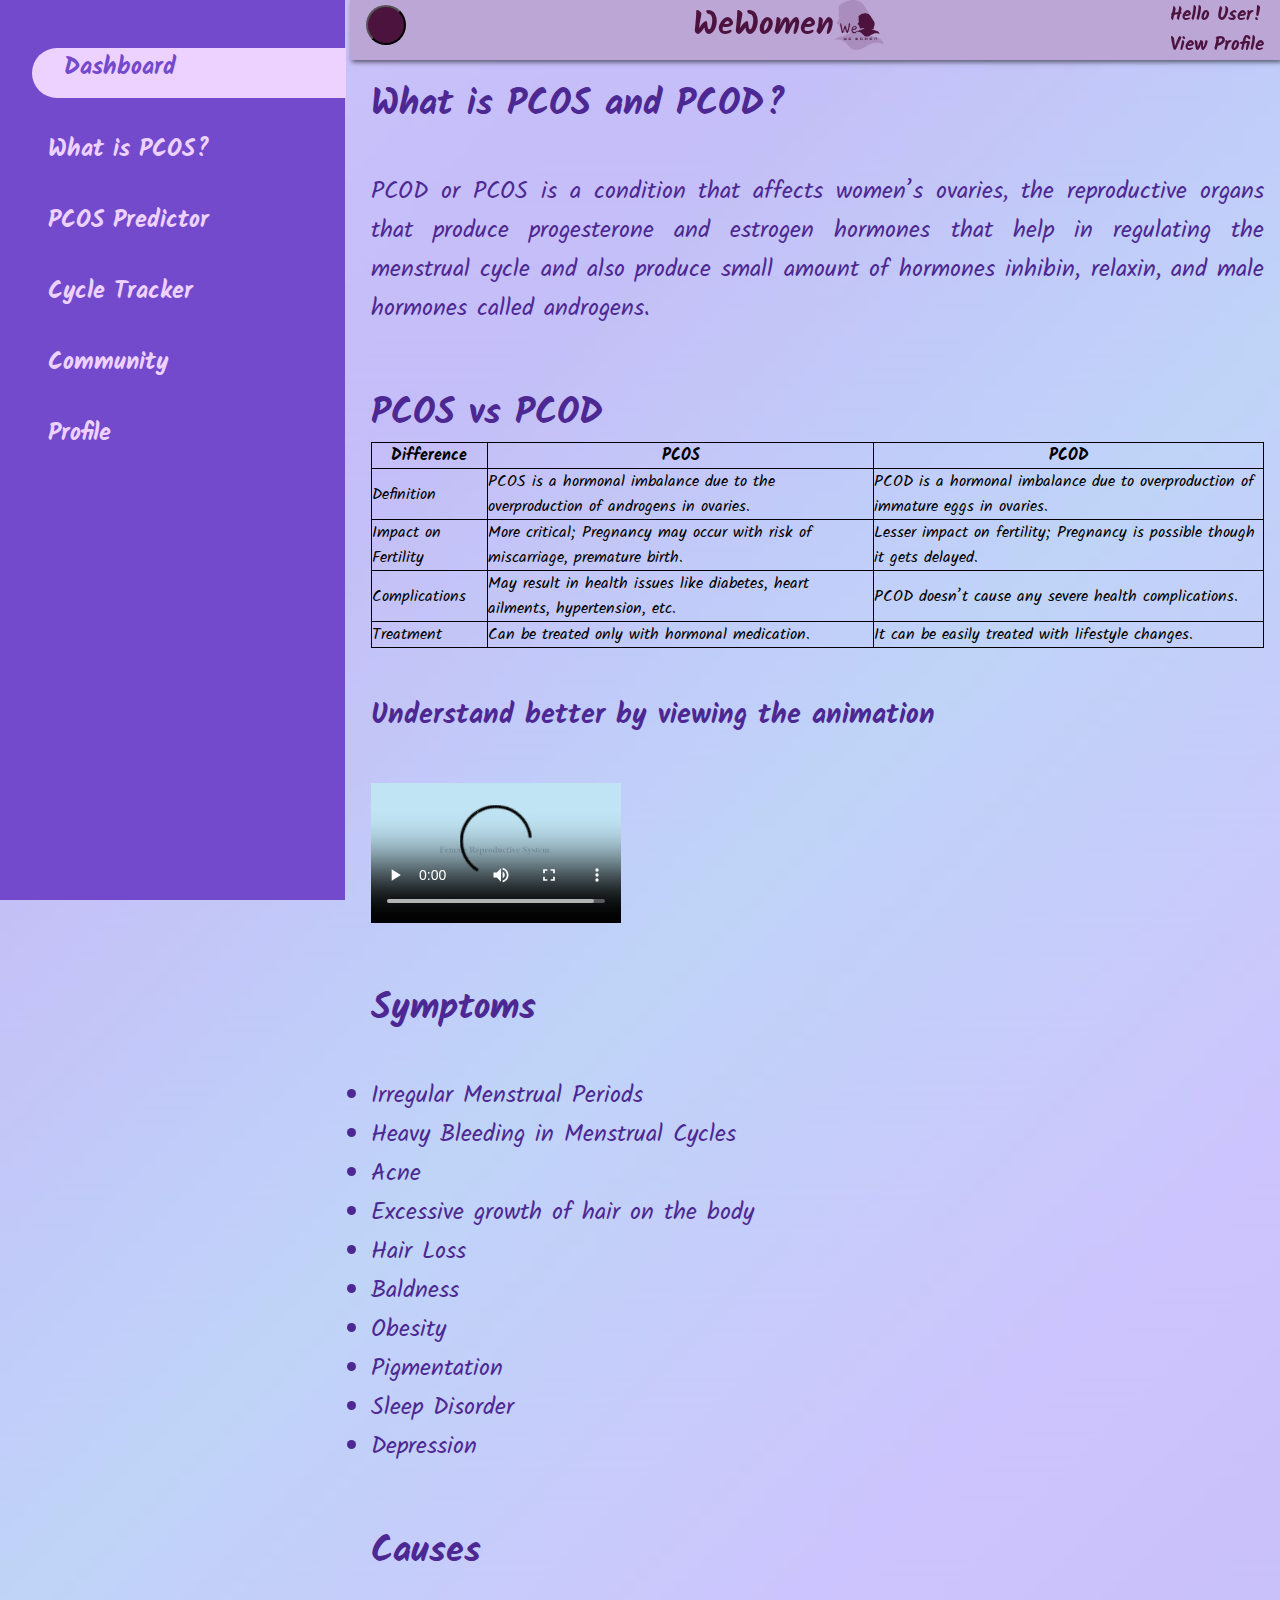
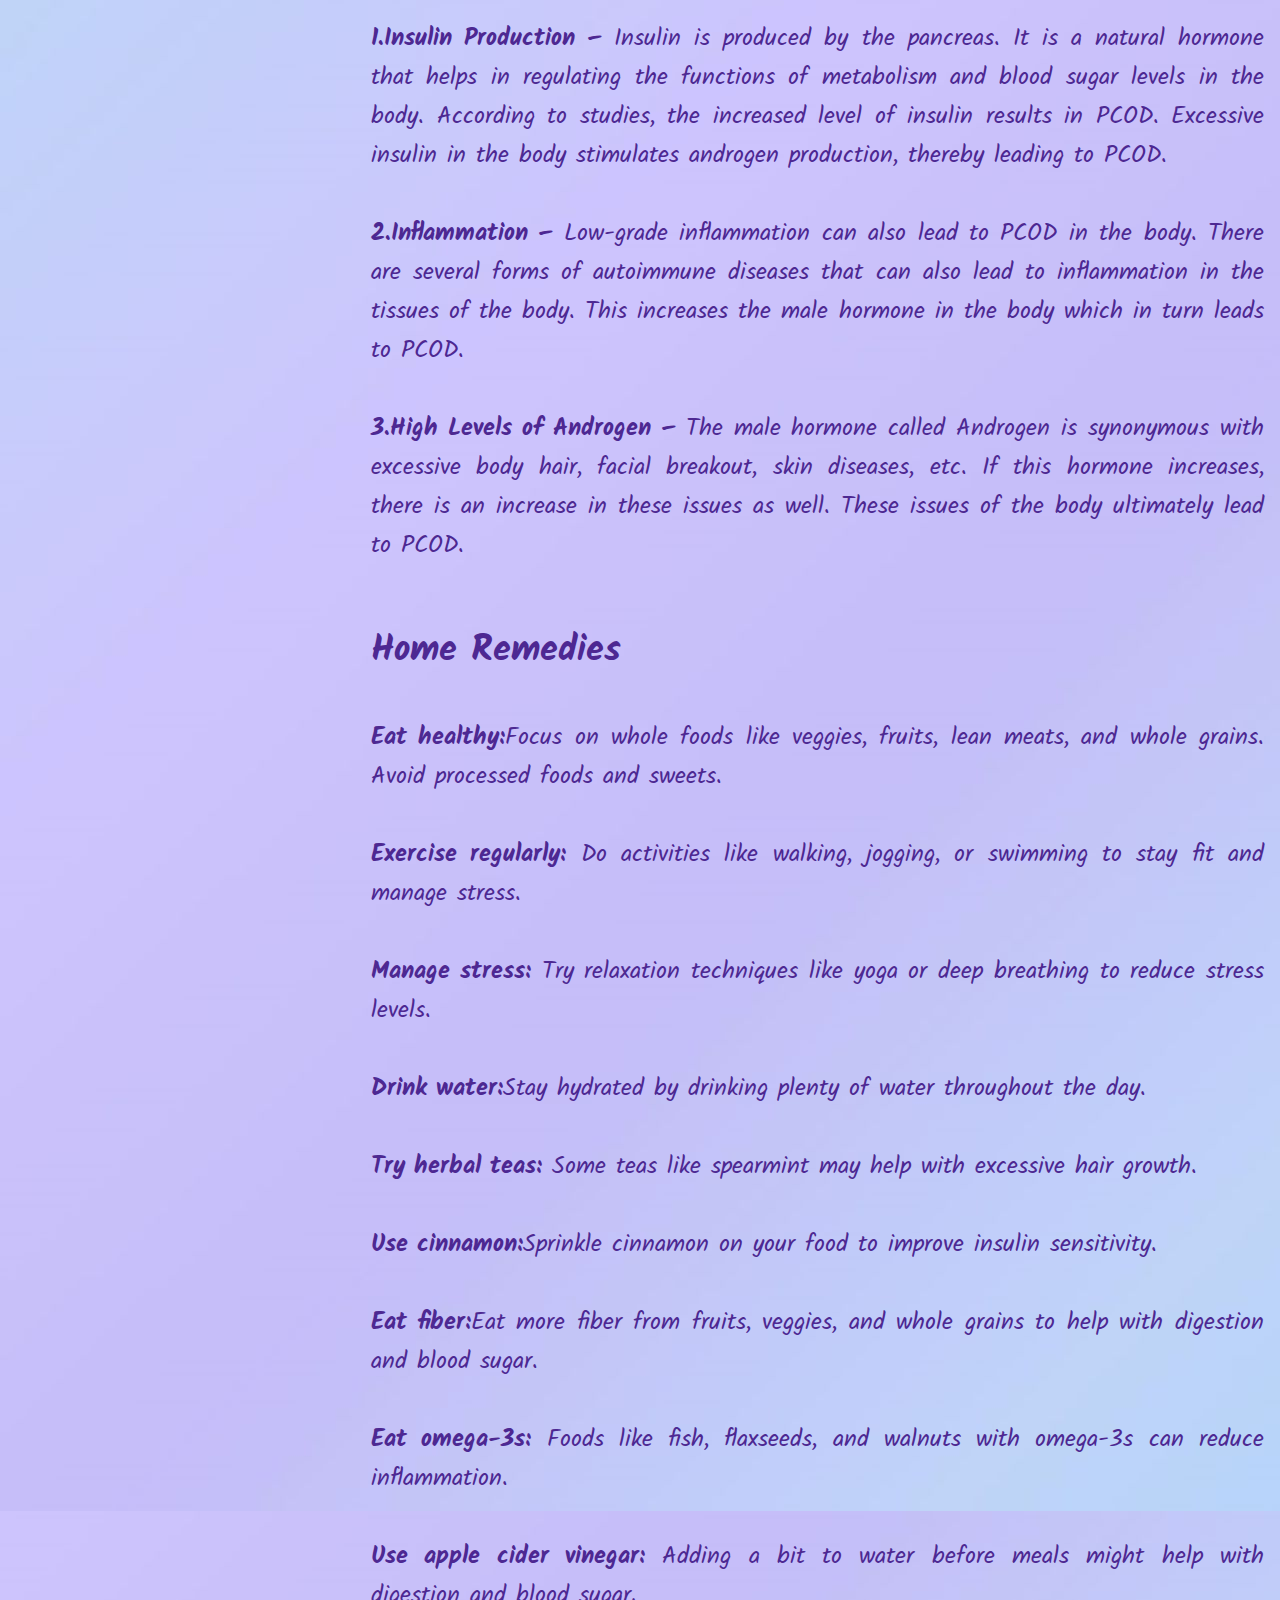
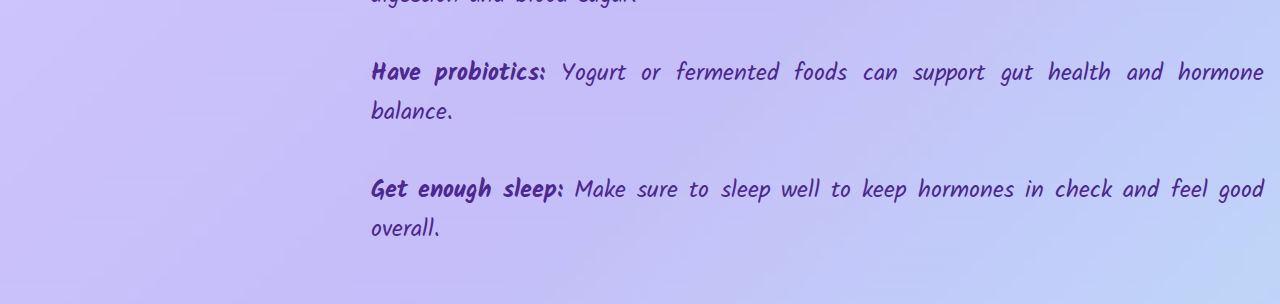
==== commit 964448cf: "Update index.html" ====
--- a/index.html
+++ b/index.html
@@ -146,7 +146,7 @@
 width:100%;
 }
 table,th,td{
-font-size:0.7em;
+font-size:0.9em;
 }
 .para-item{
 font-size:1em;
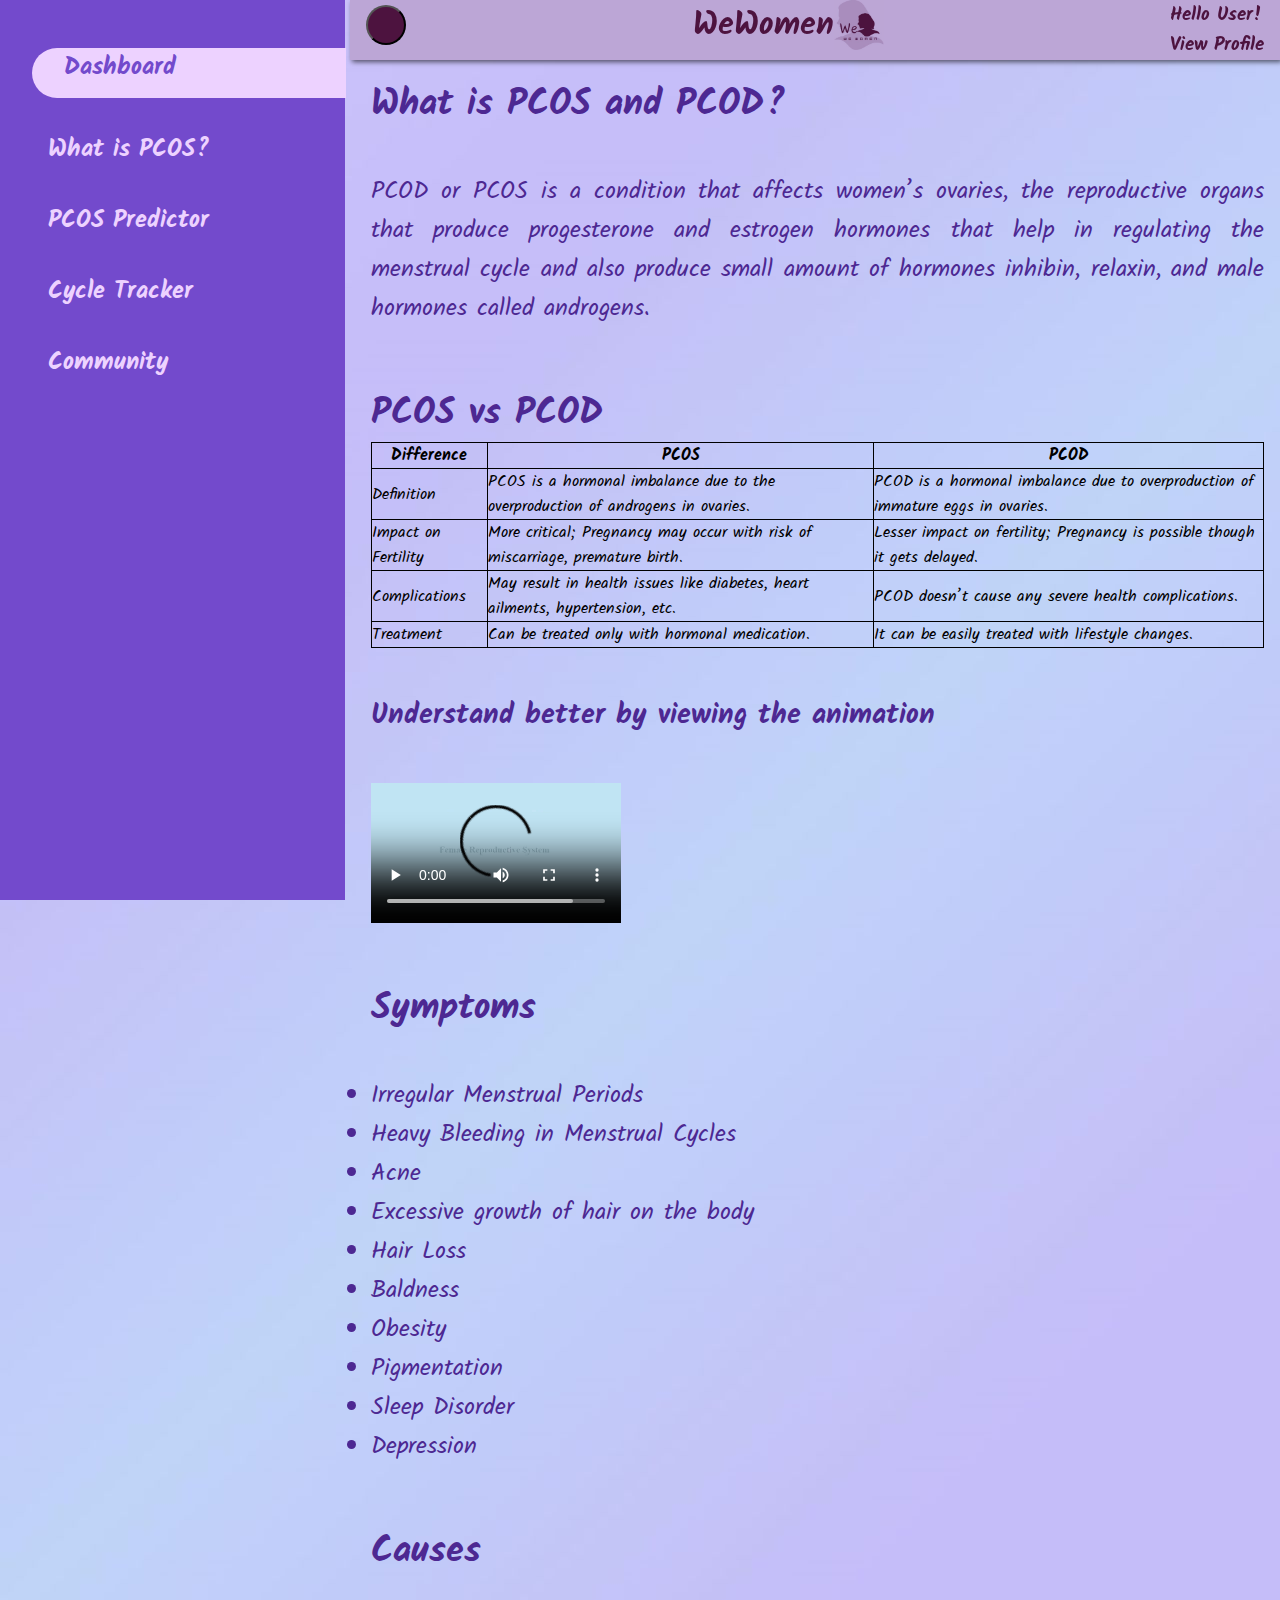
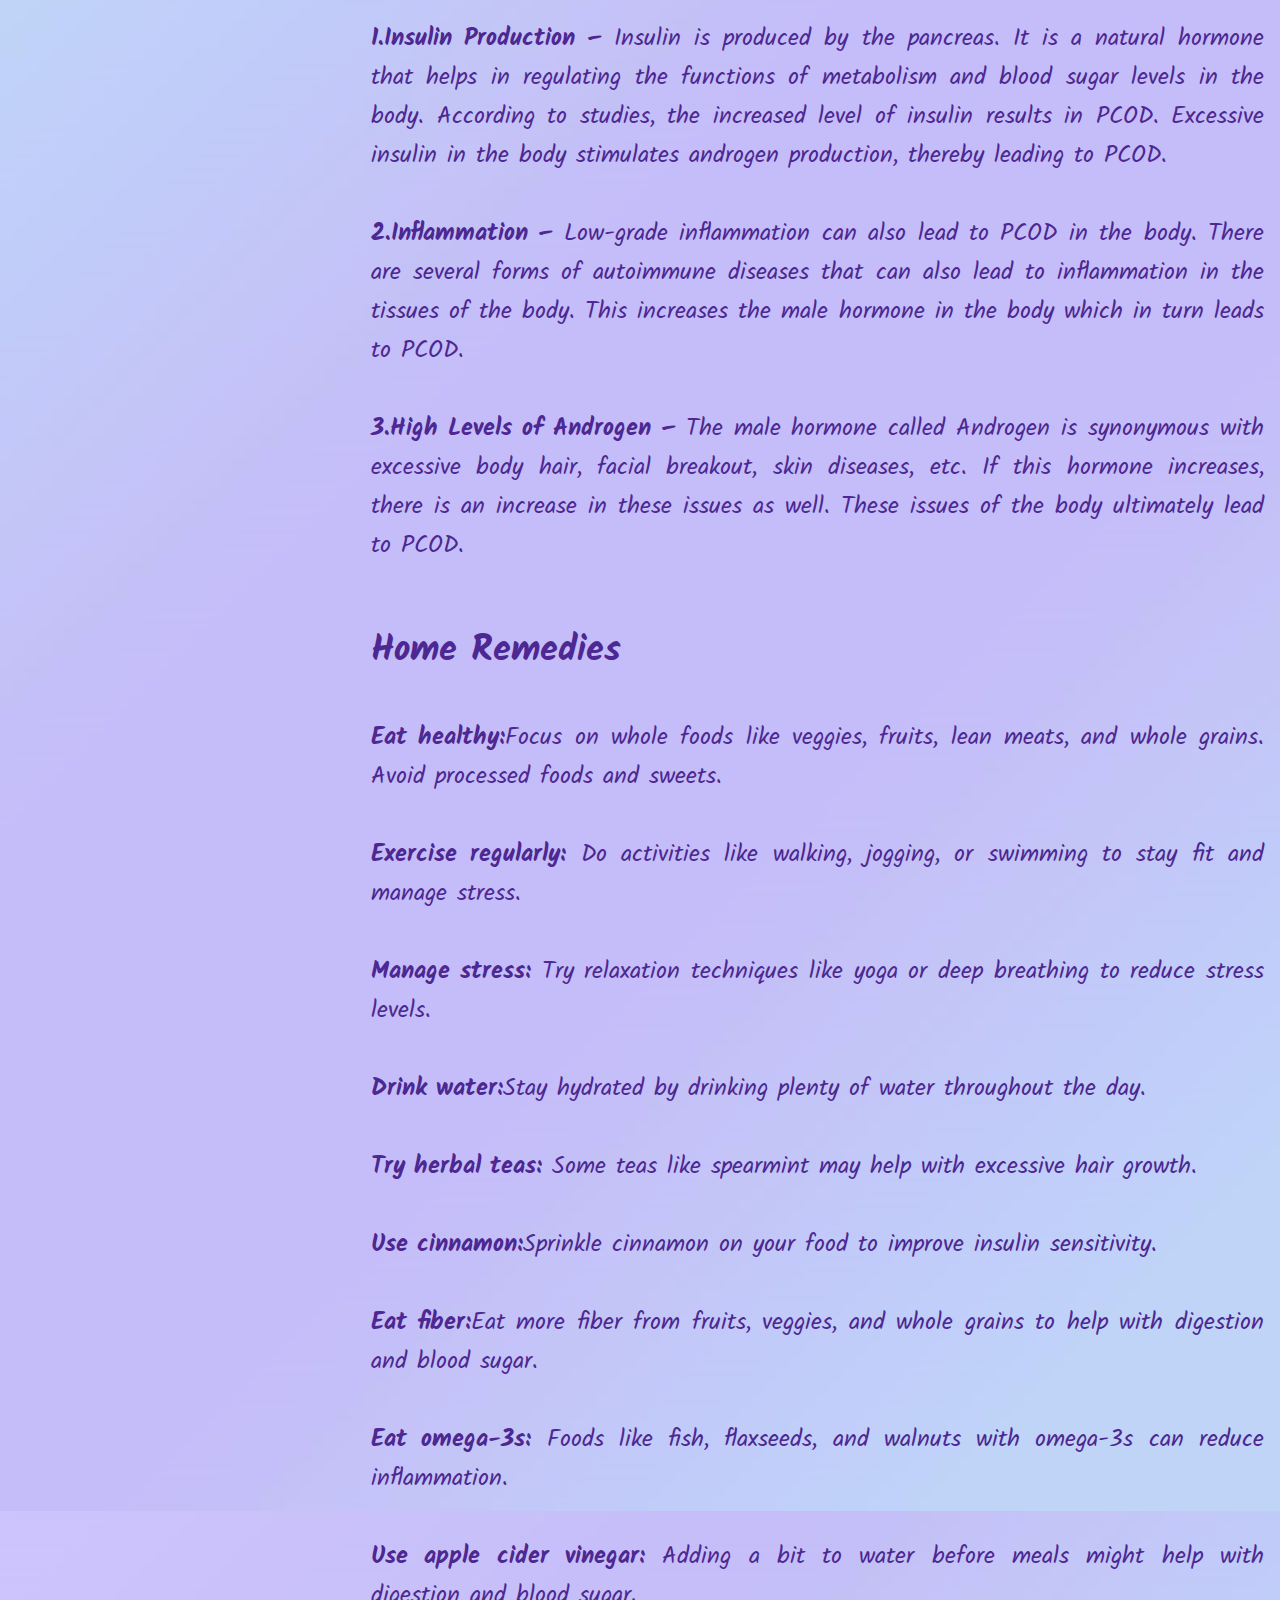
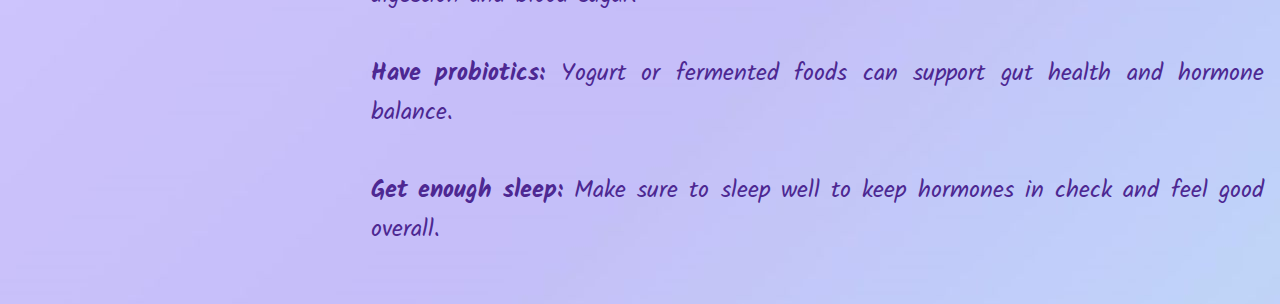
==== commit 0f8272bf: "Update index.html" ====
--- a/index.html
+++ b/index.html
@@ -163,7 +163,6 @@
 <li class="lii"><a>PCOS Predictor</a></li>
 <li class="lii"><a>Cycle Tracker</a></li>
 <li class="lii"><a>Community</a></li>
-<li class="lii"><a>Profile</a></li>
 </ul>
 </h2>
 </div>
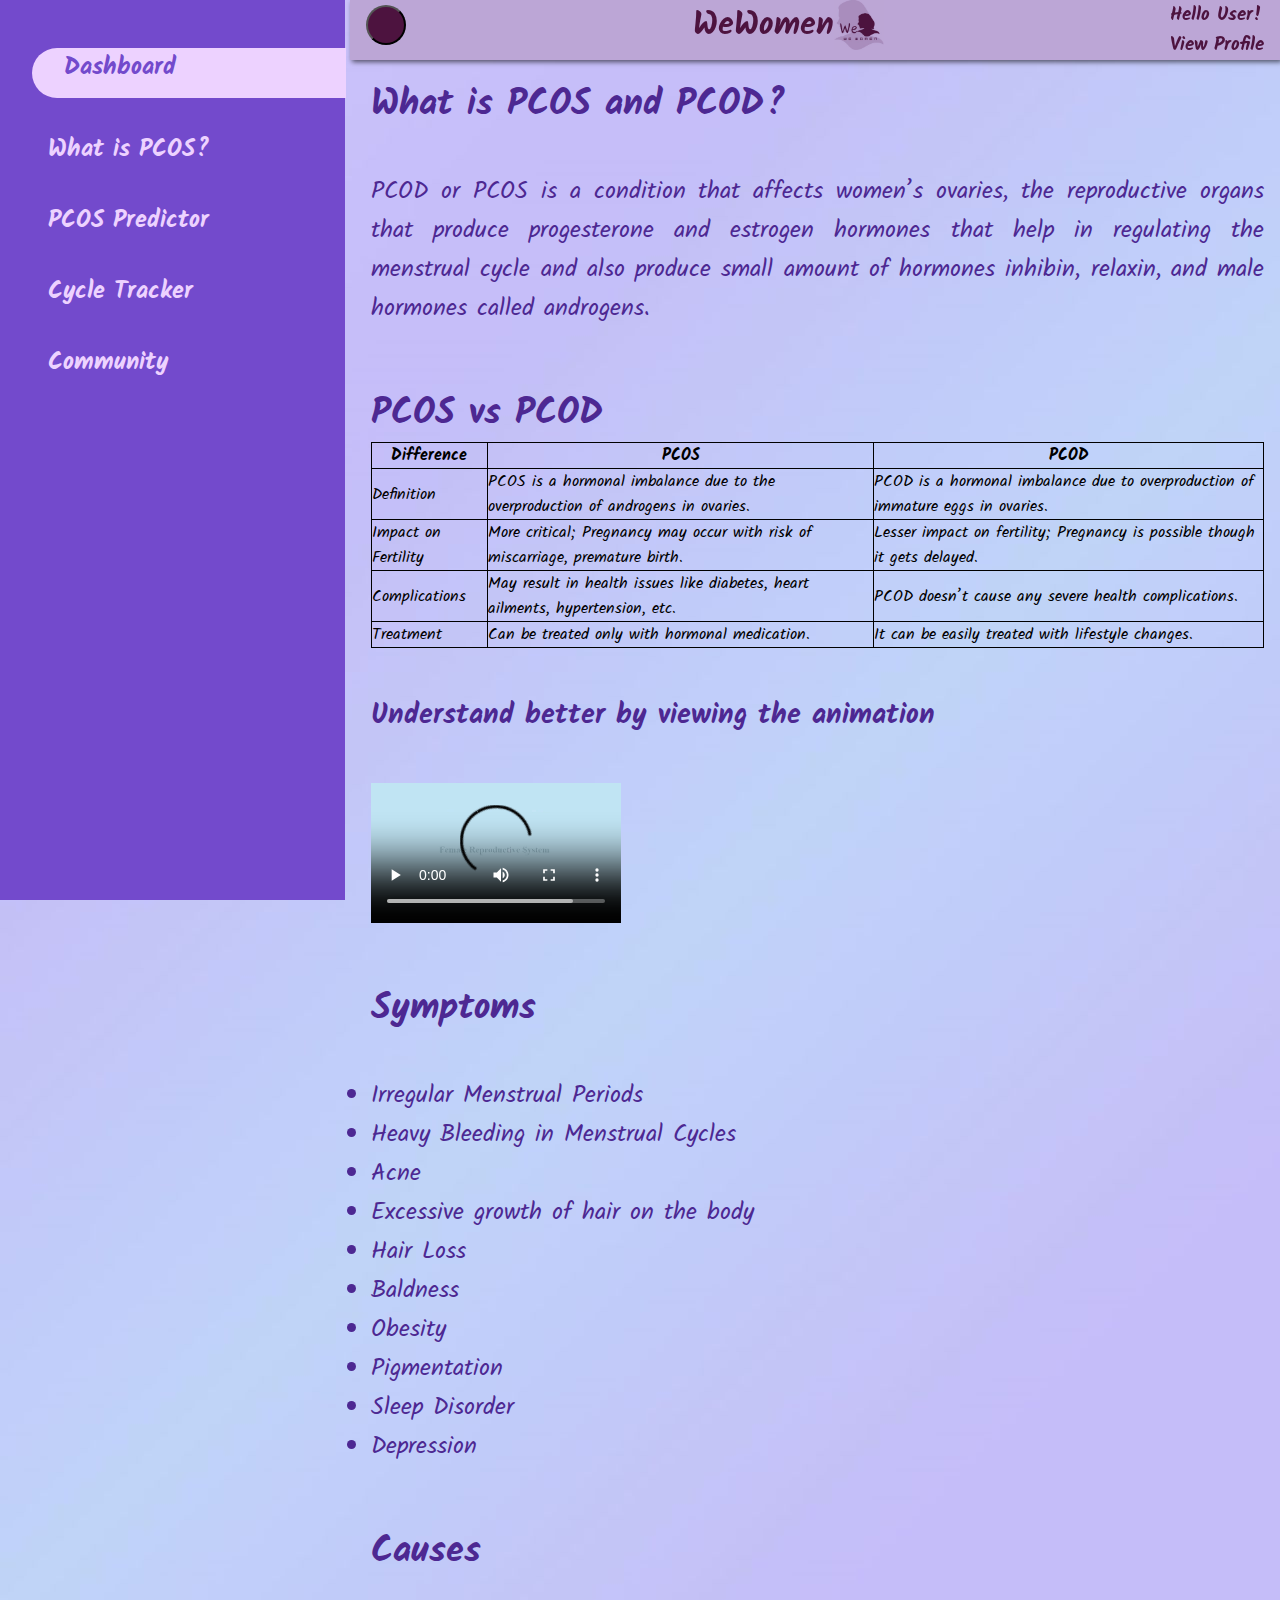
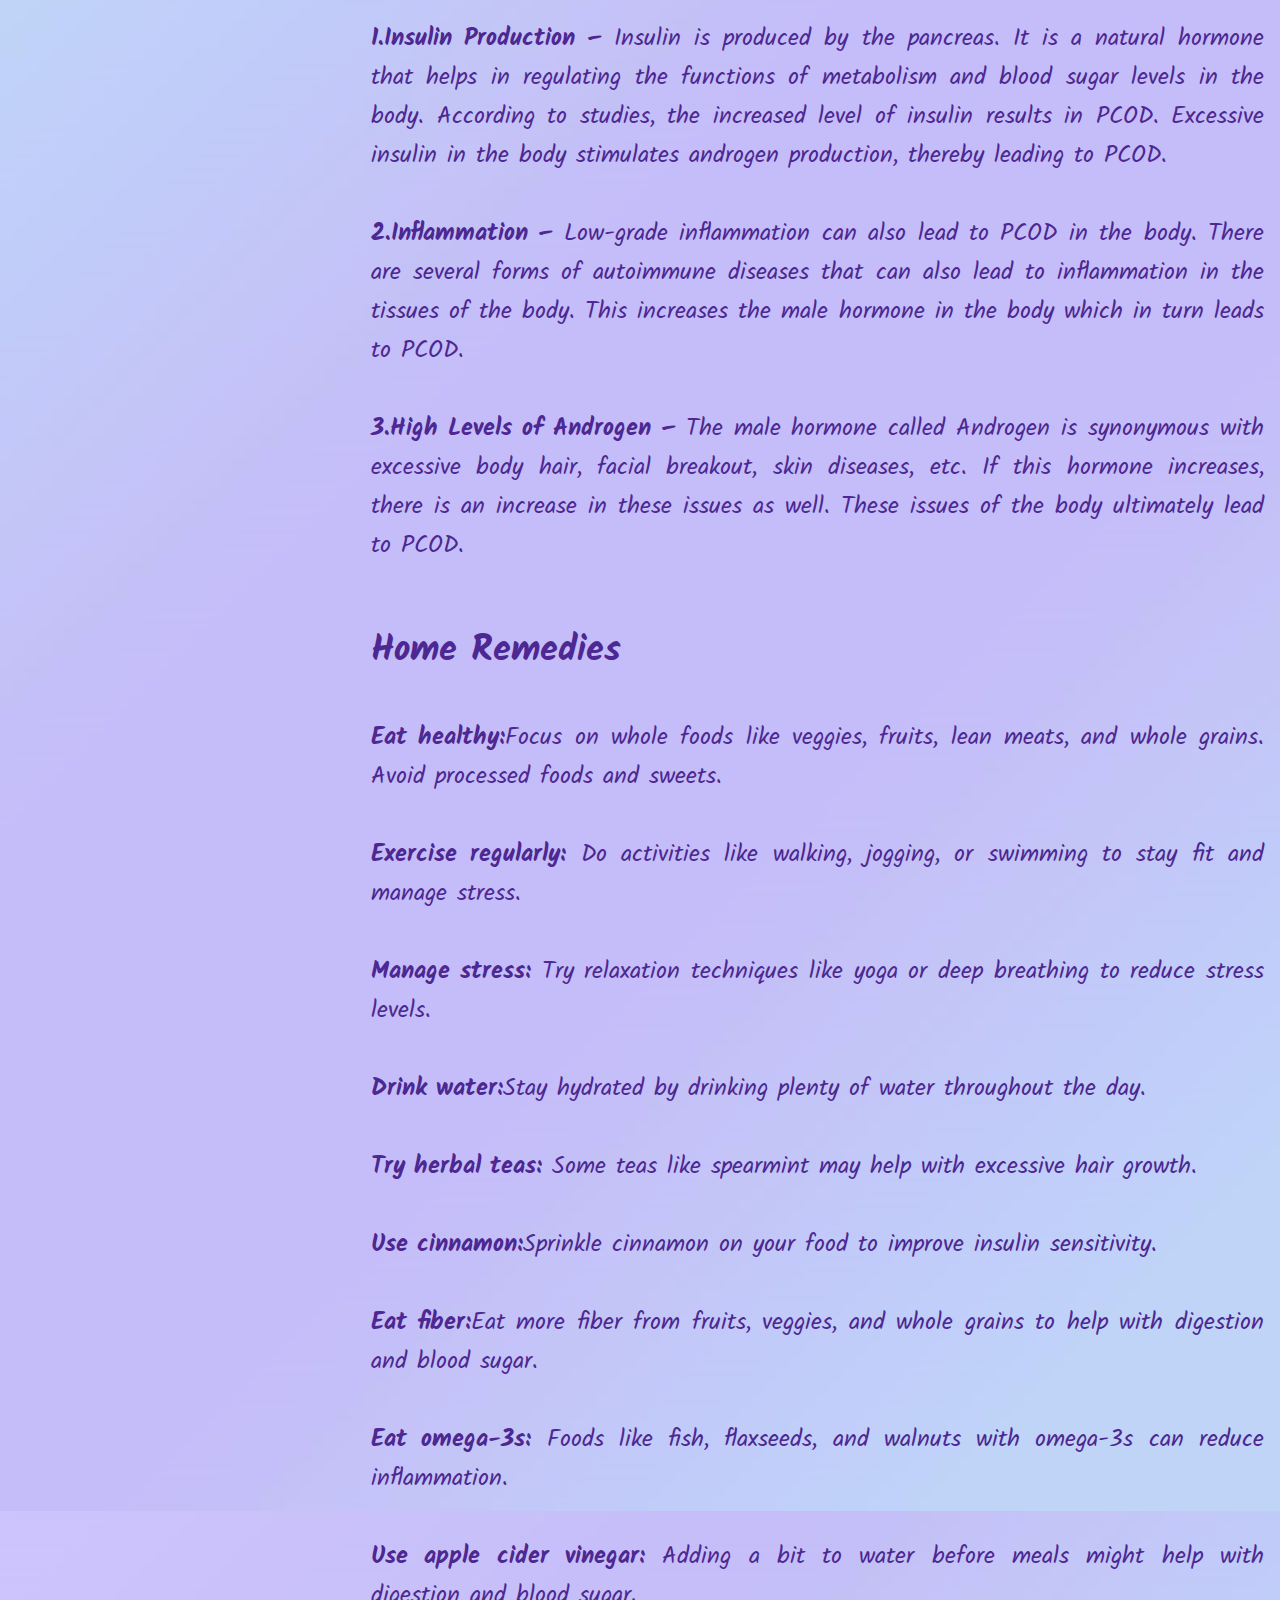
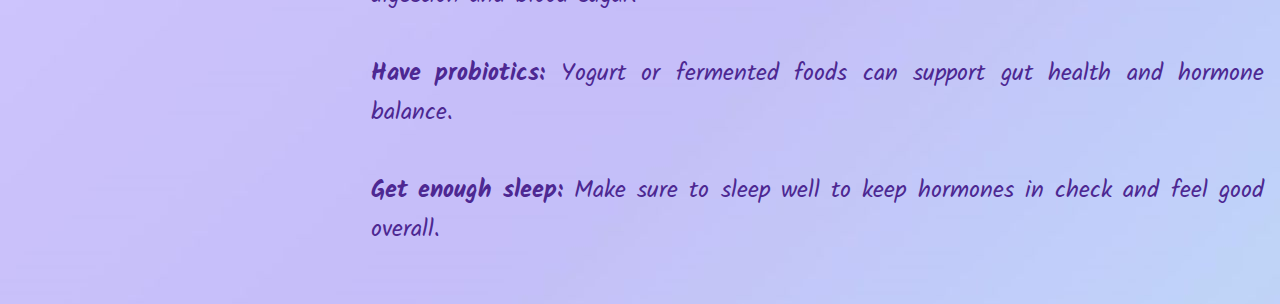
==== commit 62739c88: "Update index.html" ====
--- a/index.html
+++ b/index.html
@@ -7,8 +7,6 @@
 <link rel="stylesheet" href="style.css">
 <style>
 .sidebar{
-body{
-}
 position:fixed;
 width:345px;
 height:100%;
